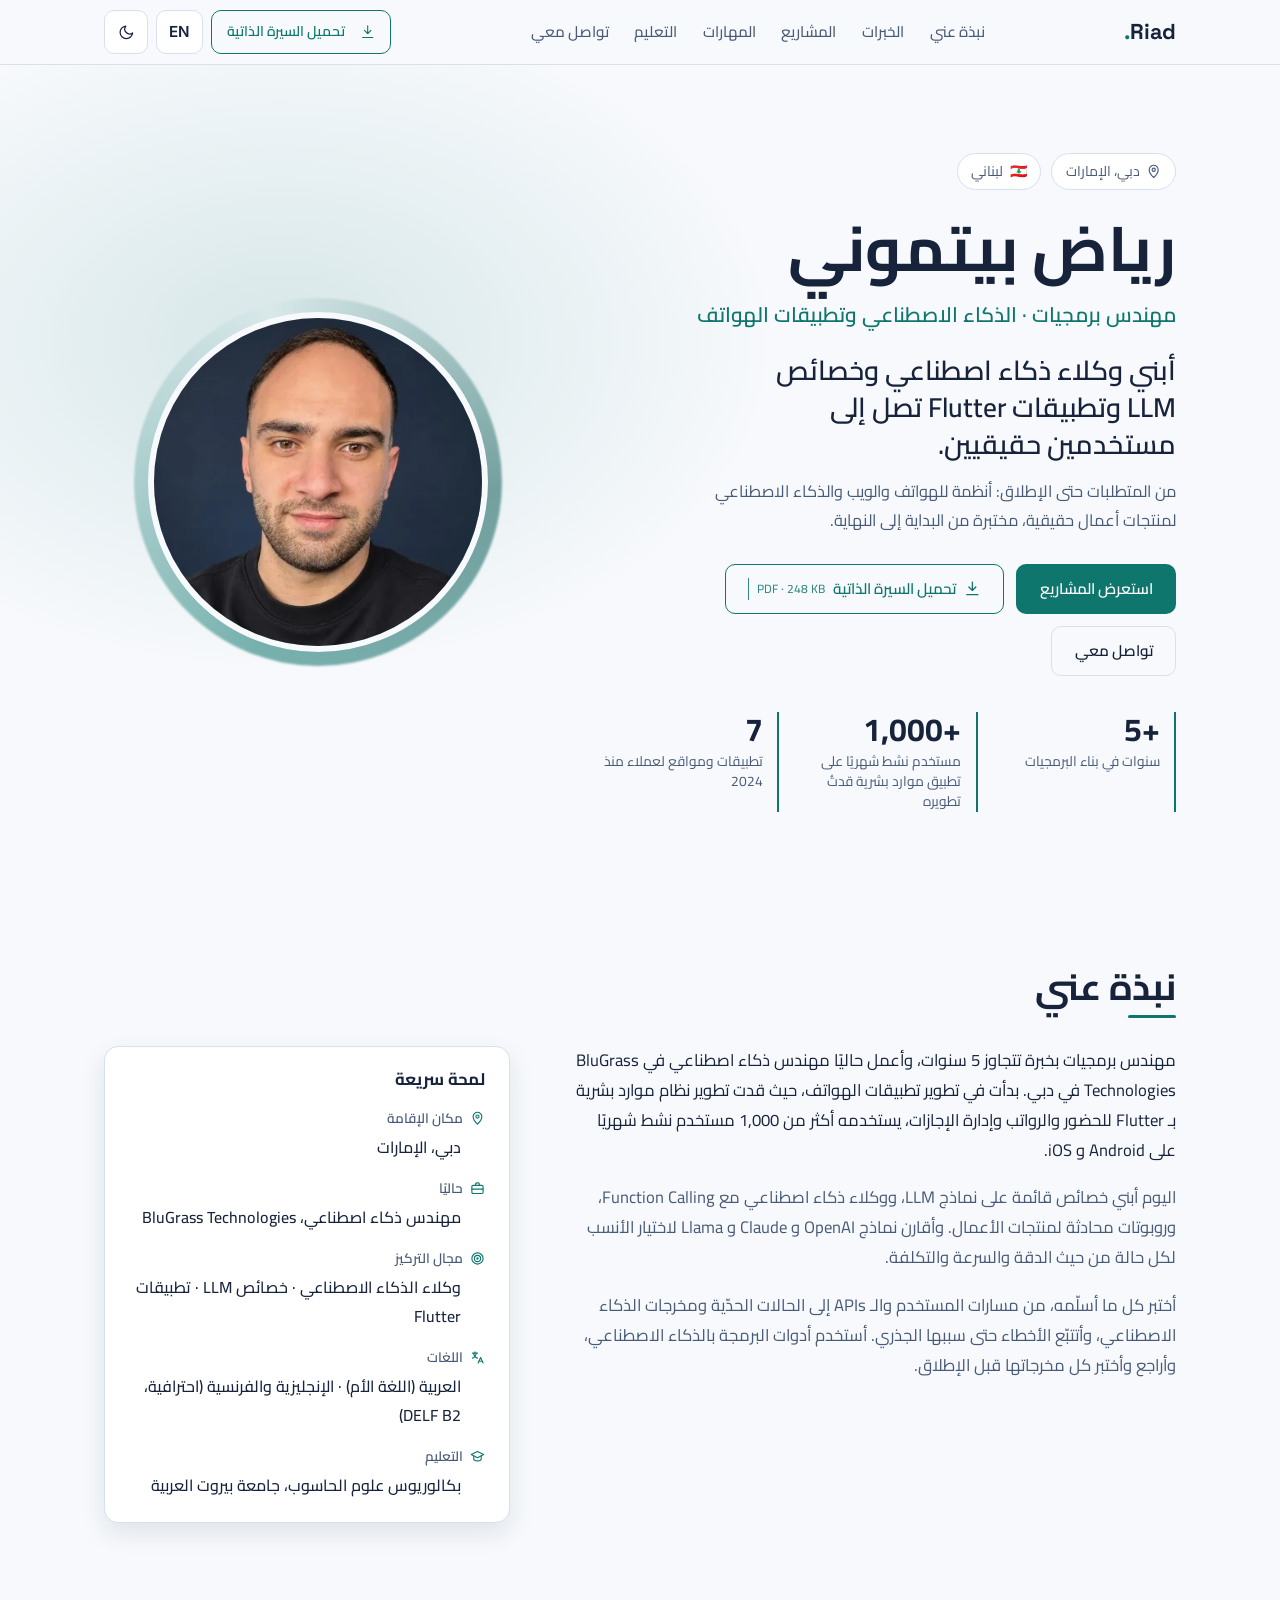
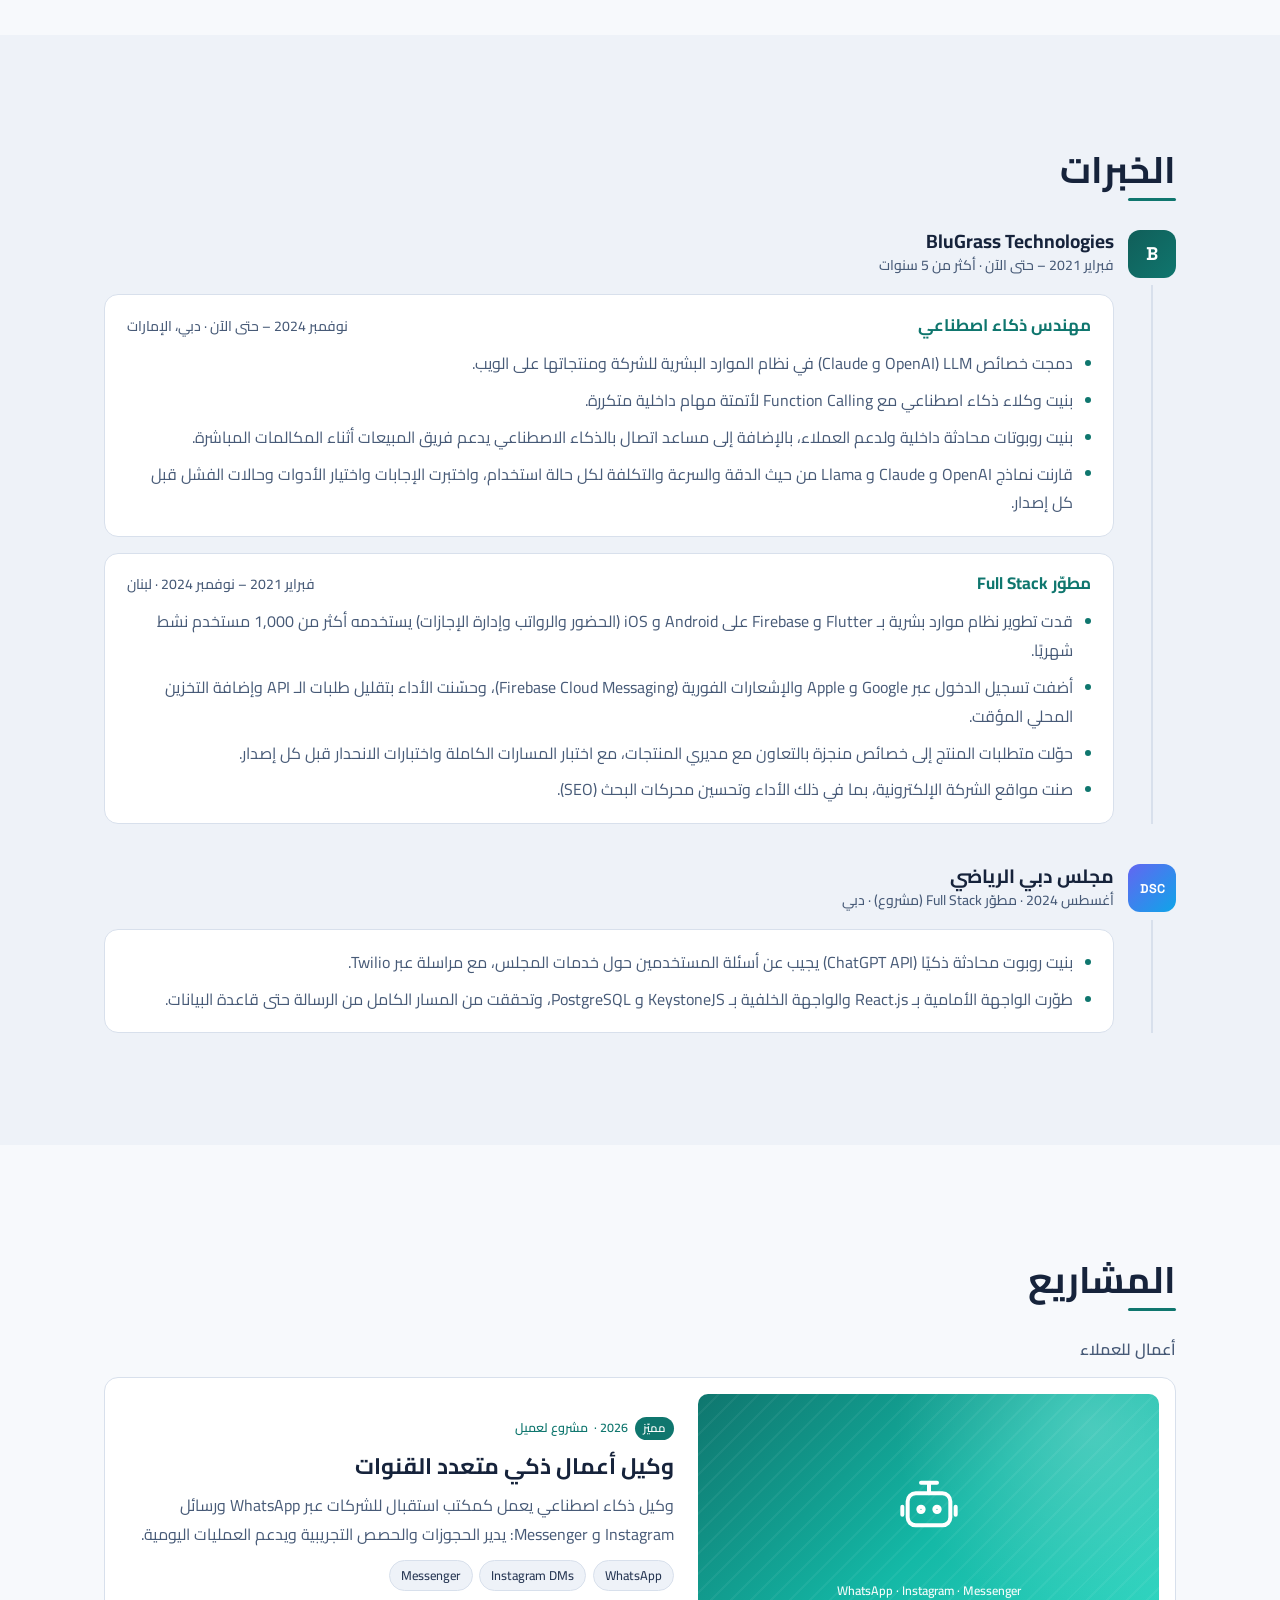
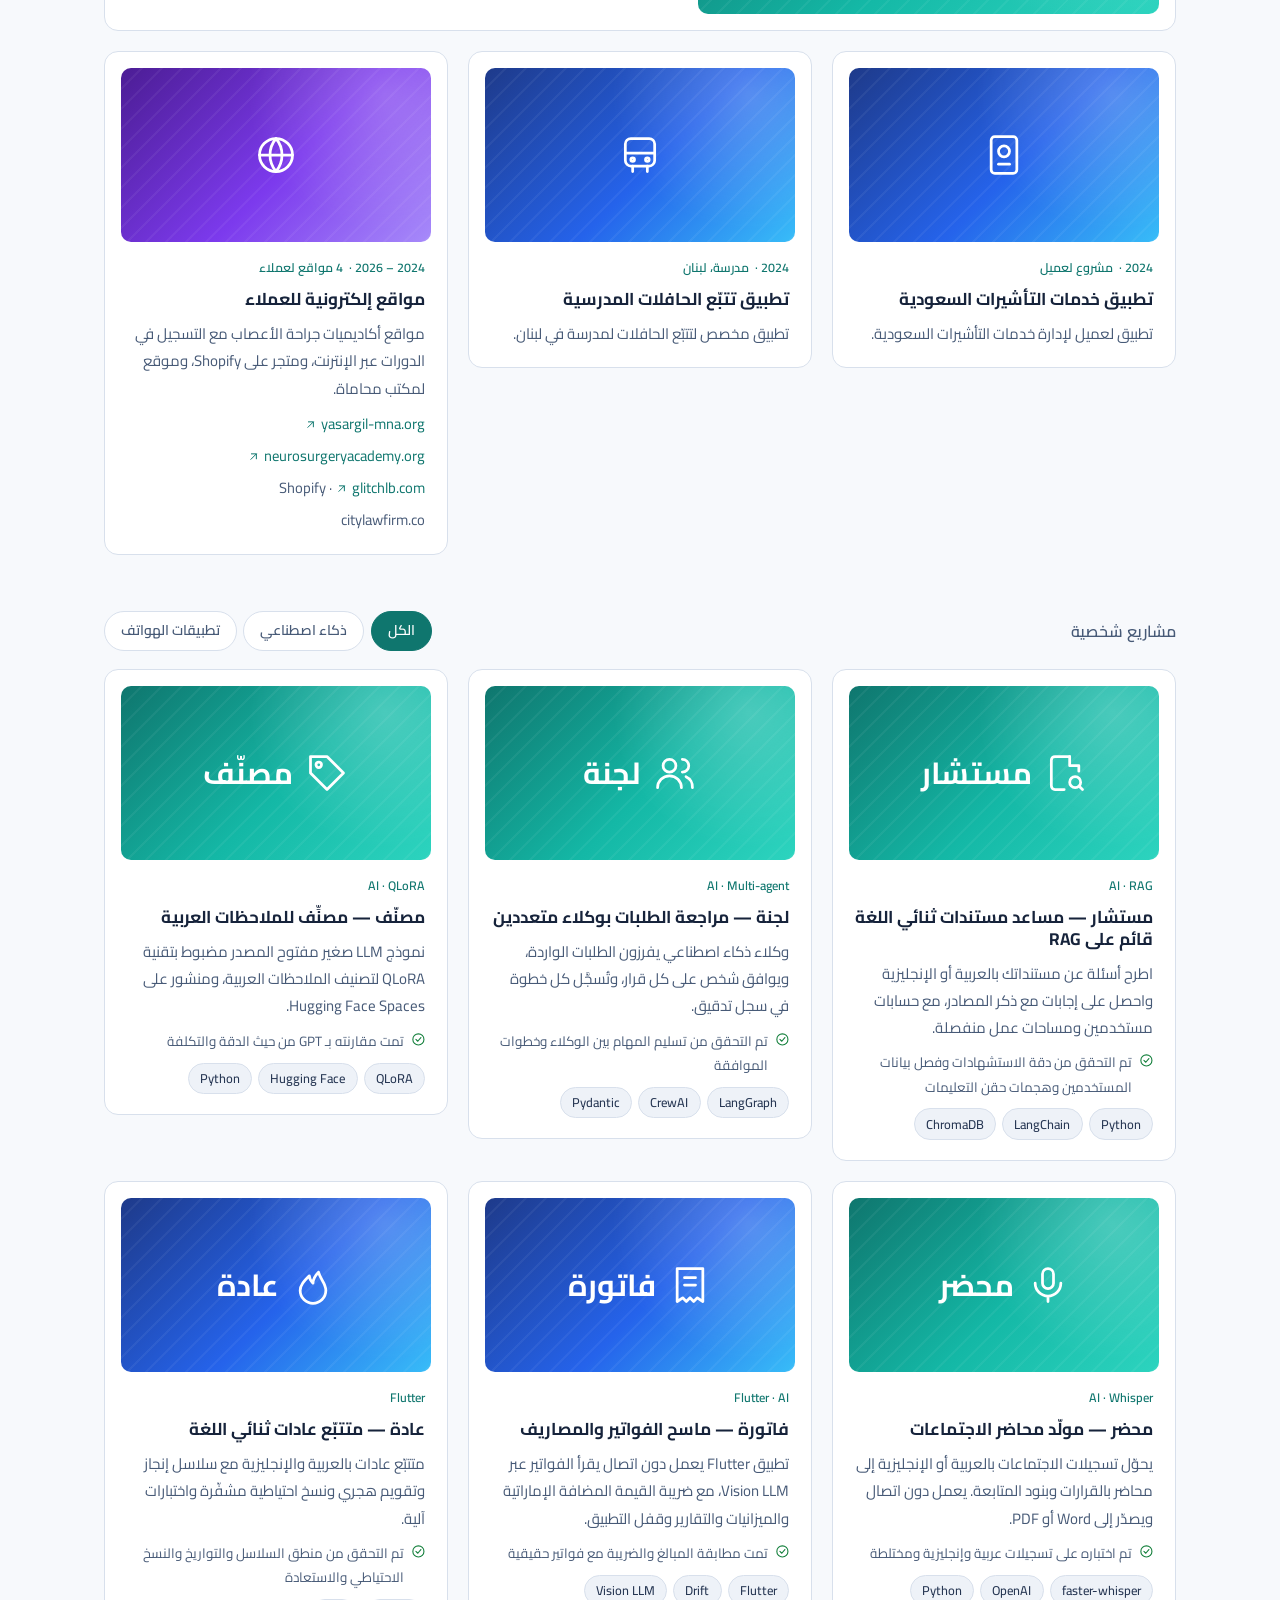
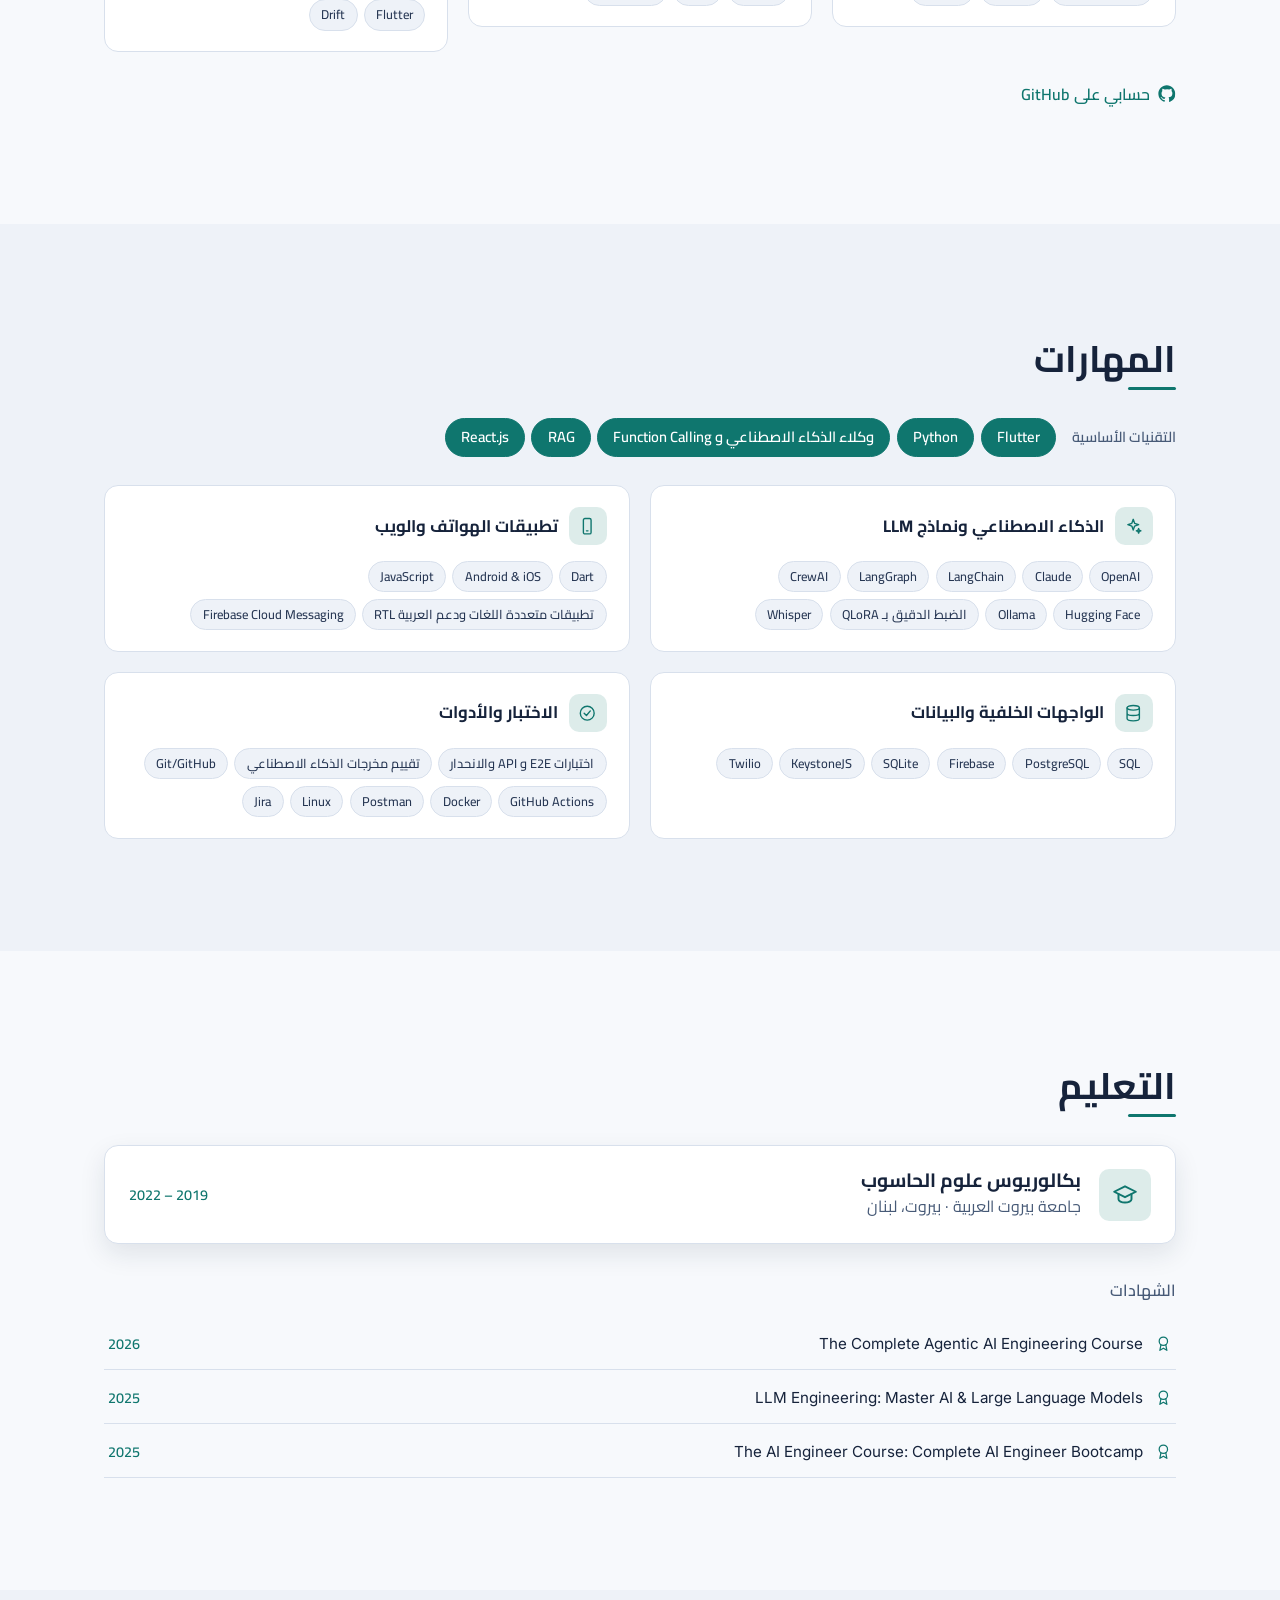
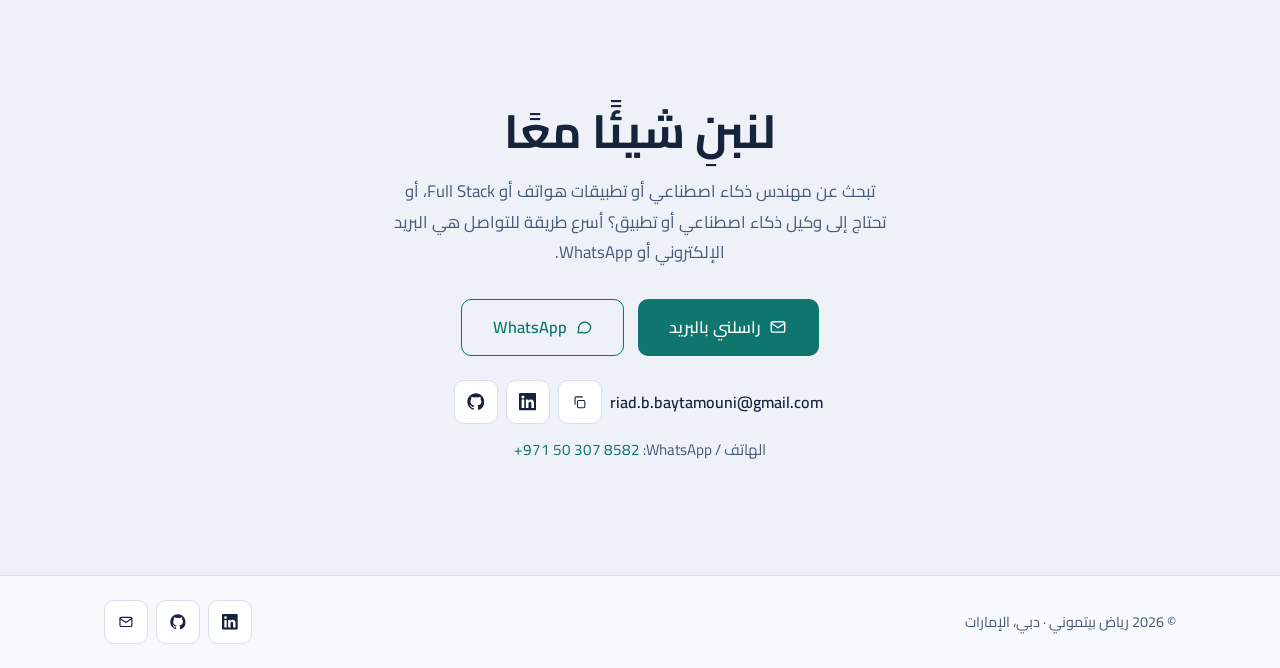
==== ar/index.html @ e71514d4 "Redesign portfolio per audit brief Two-column hero with photo, featured client project, branded proj" ====
<!DOCTYPE html>
<!-- GENERATED by tools/build-ar.mjs from index.html. Don't edit by hand. -->
<html lang="ar" dir="rtl">
<head>
  <meta charset="UTF-8">
  <meta name="viewport" content="width=device-width, initial-scale=1">
  <title data-i18n="meta.title">رياض بيتموني — مهندس برمجيات · الذكاء الاصطناعي وتطبيقات الهواتف | دبي</title>
  <meta name="description" data-i18n-content="meta.desc" content="رياض بيتموني، مهندس برمجيات (الذكاء الاصطناعي وتطبيقات الهواتف) في دبي. أكثر من 5 سنوات في بناء وكلاء الذكاء الاصطناعي وخصائص LLM وروبوتات المحادثة وتطبيقات Flutter. قاد تطوير تطبيق موارد بشرية يستخدمه أكثر من 1,000 مستخدم نشط شهريًا.">
  <meta name="theme-color" content="#0b1220">
  <link rel="canonical" href="https://riadbaytamouni.github.io/ar/">
  <link rel="alternate" hreflang="en" href="https://riadbaytamouni.github.io/">
  <link rel="alternate" hreflang="ar" href="https://riadbaytamouni.github.io/ar/">
  <link rel="alternate" hreflang="x-default" href="https://riadbaytamouni.github.io/">
  <meta property="og:type" content="profile">
  <meta property="og:locale" content="ar_AE">
  <meta property="og:locale:alternate" content="en_US">
  <meta property="og:site_name" content="Riad Baytamouni">
  <meta property="og:title" data-i18n-content="meta.ogTitle" content="رياض بيتموني — مهندس برمجيات · الذكاء الاصطناعي وتطبيقات الهواتف">
  <meta property="og:description" data-i18n-content="meta.ogDesc" content="أبني وكلاء ذكاء اصطناعي وخصائص LLM وتطبيقات Flutter تصل إلى مستخدمين حقيقيين. مقيم في دبي.">
  <meta property="og:url" content="https://riadbaytamouni.github.io/ar/">
  <meta property="og:image" content="https://riadbaytamouni.github.io/og.png">
  <meta property="og:image:width" content="1200">
  <meta property="og:image:height" content="630">
  <meta property="og:image:alt" content="Riad Baytamouni — Software Engineer, AI &amp; Mobile Apps">
  <meta name="twitter:card" content="summary_large_image">
  <meta name="twitter:image" content="https://riadbaytamouni.github.io/og.png">
  <link rel="icon" href="../favicon.svg" type="image/svg+xml">
  <link rel="apple-touch-icon" href="../apple-touch-icon.png">
  <link rel="manifest" href="../site.webmanifest">
  <link rel="preconnect" href="https://fonts.googleapis.com">
  <link rel="preconnect" href="https://fonts.gstatic.com" crossorigin>
  <link href="https://fonts.googleapis.com/css2?family=Space+Grotesk:wght@500;600;700&family=Inter:wght@400;500;600&family=Cairo:wght@400;600;700&display=swap" rel="stylesheet">
  <link rel="stylesheet" href="../style.css">
  <script>
    // Runs before paint: turn on animations only when JS works, and apply the saved/system theme without a flash.
    (function () {
      var d = document.documentElement, t = null;
      d.classList.add("js");
      try { t = localStorage.getItem("theme"); } catch (e) {}
      if (t !== "light" && t !== "dark") t = matchMedia("(prefers-color-scheme: light)").matches ? "light" : "dark";
      d.dataset.theme = t;
    })();
  </script>
  <script type="application/ld+json">
  {
    "@context": "https://schema.org",
    "@type": "Person",
    "name": "Riad Bilal Baytamouni",
    "alternateName": ["Riad Baytamouni", "رياض بيتموني"],
    "jobTitle": "Software Engineer — AI & Mobile Apps",
    "worksFor": { "@type": "Organization", "name": "BluGrass Technologies" },
    "address": { "@type": "PostalAddress", "addressLocality": "Dubai", "addressCountry": "AE" },
    "email": "mailto:riad.b.baytamouni@gmail.com",
    "telephone": "+971503078582",
    "nationality": "Lebanese",
    "knowsLanguage": ["ar", "en", "fr"],
    "knowsAbout": ["Flutter", "Python", "AI agents", "LLM integration", "RAG", "React.js", "Software testing"],
    "url": "https://riadbaytamouni.github.io/",
    "image": "https://riadbaytamouni.github.io/profile.jpg",
    "sameAs": [
      "https://www.linkedin.com/in/riad-baytamouni",
      "https://github.com/riadbaytamouni"
    ],
    "alumniOf": { "@type": "CollegeOrUniversity", "name": "Beirut Arab University" }
  }
  </script>
</head>
<body>

<!-- Icon sprite -->
<svg xmlns="http://www.w3.org/2000/svg" style="display:none">
  <symbol id="i-sun" viewBox="0 0 24 24"><circle cx="12" cy="12" r="4"/><path d="M12 2v2m0 16v2M4.9 4.9l1.4 1.4m11.4 11.4 1.4 1.4M2 12h2m16 0h2M4.9 19.1l1.4-1.4m11.4-11.4 1.4-1.4"/></symbol>
  <symbol id="i-moon" viewBox="0 0 24 24"><path d="M21 12.8A9 9 0 1 1 11.2 3a7 7 0 0 0 9.8 9.8Z"/></symbol>
  <symbol id="i-menu" viewBox="0 0 24 24"><path d="M4 6h16M4 12h16M4 18h16"/></symbol>
  <symbol id="i-close" viewBox="0 0 24 24"><path d="M6 6l12 12M18 6 6 18"/></symbol>
  <symbol id="i-download" viewBox="0 0 24 24"><path d="M12 3v12m0 0-5-5m5 5 5-5M4 21h16"/></symbol>
  <symbol id="i-pin" viewBox="0 0 24 24"><path d="M12 21s7-6.2 7-12a7 7 0 0 0-14 0c0 5.8 7 12 7 12Z"/><circle cx="12" cy="9" r="2.5"/></symbol>
  <symbol id="i-briefcase" viewBox="0 0 24 24"><rect x="3" y="7" width="18" height="13" rx="2"/><path d="M9 7V5a2 2 0 0 1 2-2h2a2 2 0 0 1 2 2v2M3 13h18"/></symbol>
  <symbol id="i-target" viewBox="0 0 24 24"><circle cx="12" cy="12" r="9"/><circle cx="12" cy="12" r="5"/><circle cx="12" cy="12" r="1"/></symbol>
  <symbol id="i-lang" viewBox="0 0 24 24"><path d="M4 5h8M8 3v2M6 5c0 4 3 7 6 8M10 5c0 3-3 7-6 8M13 21l4-9 4 9M14.5 18h5"/></symbol>
  <symbol id="i-cap" viewBox="0 0 24 24"><path d="m2 9 10-5 10 5-10 5Z"/><path d="M6 11v5c0 1.5 2.7 3 6 3s6-1.5 6-3v-5"/></symbol>
  <symbol id="i-award" viewBox="0 0 24 24"><circle cx="12" cy="9" r="6"/><path d="m8.5 14-1.5 8 5-3 5 3-1.5-8"/></symbol>
  <symbol id="i-bot" viewBox="0 0 24 24"><rect x="4" y="8" width="16" height="12" rx="3"/><path d="M12 8V4M9 4h6M2 13v3M22 13v3"/><circle cx="9" cy="14" r="1"/><circle cx="15" cy="14" r="1"/></symbol>
  <symbol id="i-passport" viewBox="0 0 24 24"><rect x="5" y="2" width="14" height="20" rx="2"/><circle cx="12" cy="10" r="3"/><path d="M9 17h6"/></symbol>
  <symbol id="i-bus" viewBox="0 0 24 24"><rect x="4" y="3" width="16" height="15" rx="3"/><path d="M4 11h16M8 18v3M16 18v3"/><circle cx="8" cy="14.5" r="1"/><circle cx="16" cy="14.5" r="1"/></symbol>
  <symbol id="i-globe" viewBox="0 0 24 24"><circle cx="12" cy="12" r="9"/><path d="M3 12h18M12 3a14 14 0 0 1 0 18M12 3a14 14 0 0 0 0 18"/></symbol>
  <symbol id="i-search-doc" viewBox="0 0 24 24"><path d="M14 3H6a2 2 0 0 0-2 2v14a2 2 0 0 0 2 2h5"/><path d="M14 3v5h5M19 8v3"/><circle cx="17" cy="17" r="3"/><path d="m21 21-1.8-1.8"/></symbol>
  <symbol id="i-users" viewBox="0 0 24 24"><circle cx="9" cy="8" r="3.5"/><path d="M2.5 20a6.5 6.5 0 0 1 13 0M16 4.5a3.5 3.5 0 0 1 0 7M18 14a6 6 0 0 1 3.5 6"/></symbol>
  <symbol id="i-tag" viewBox="0 0 24 24"><path d="M3 12V3h9l9 9-9 9Z"/><circle cx="7.5" cy="7.5" r="1.5"/></symbol>
  <symbol id="i-mic" viewBox="0 0 24 24"><rect x="9" y="3" width="6" height="11" rx="3"/><path d="M5 11a7 7 0 0 0 14 0M12 18v3"/></symbol>
  <symbol id="i-receipt" viewBox="0 0 24 24"><path d="M5 3h14v18l-3-2-2 2-2-2-2 2-2-2-3 2Z"/><path d="M9 8h6M9 12h6"/></symbol>
  <symbol id="i-flame" viewBox="0 0 24 24"><path d="M12 22a7 7 0 0 0 7-7c0-4-3-6-4-10-2 2-3 4-3 6-1-1-2-2-2-4-3 3-5 5-5 8a7 7 0 0 0 7 7Z"/></symbol>
  <symbol id="i-sparkle" viewBox="0 0 24 24"><path d="M12 3l1.8 5.2L19 10l-5.2 1.8L12 17l-1.8-5.2L5 10l5.2-1.8Z"/><path d="M19 15l.8 2.2L22 18l-2.2.8L19 21l-.8-2.2L16 18l2.2-.8Z"/></symbol>
  <symbol id="i-phone" viewBox="0 0 24 24"><rect x="7" y="2" width="10" height="20" rx="2"/><path d="M11 18h2"/></symbol>
  <symbol id="i-db" viewBox="0 0 24 24"><ellipse cx="12" cy="5" rx="8" ry="3"/><path d="M4 5v14c0 1.7 3.6 3 8 3s8-1.3 8-3V5M4 12c0 1.7 3.6 3 8 3s8-1.3 8-3"/></symbol>
  <symbol id="i-check" viewBox="0 0 24 24"><circle cx="12" cy="12" r="9"/><path d="m8 12 3 3 5-6"/></symbol>
  <symbol id="i-mail" viewBox="0 0 24 24"><rect x="3" y="5" width="18" height="14" rx="2"/><path d="m3 7 9 6 9-6"/></symbol>
  <symbol id="i-chat" viewBox="0 0 24 24"><path d="M21 12a8 8 0 0 1-11.6 7.1L4 20l1-4.6A8 8 0 1 1 21 12Z"/></symbol>
  <symbol id="i-copy" viewBox="0 0 24 24"><rect x="9" y="9" width="12" height="12" rx="2"/><path d="M5 15V5a2 2 0 0 1 2-2h10"/></symbol>
  <symbol id="i-ext" viewBox="0 0 24 24"><path d="M7 17 17 7M8 7h9v9"/></symbol>
  <symbol id="i-github" viewBox="0 0 24 24"><path fill="currentColor" stroke="none" d="M12 .5C5.7.5.5 5.7.5 12c0 5.1 3.3 9.4 7.9 10.9.6.1.8-.3.8-.6v-2c-3.2.7-3.9-1.5-3.9-1.5-.5-1.3-1.3-1.7-1.3-1.7-1-.7.1-.7.1-.7 1.2.1 1.8 1.2 1.8 1.2 1 1.8 2.8 1.3 3.5 1 .1-.8.4-1.3.7-1.6-2.6-.3-5.3-1.3-5.3-5.7 0-1.3.5-2.3 1.2-3.1-.1-.3-.5-1.5.1-3.2 0 0 1-.3 3.3 1.2a11.5 11.5 0 0 1 6 0C17.3 4.7 18.3 5 18.3 5c.6 1.7.2 2.9.1 3.2.8.8 1.2 1.8 1.2 3.1 0 4.4-2.7 5.4-5.3 5.7.4.4.8 1.1.8 2.2v3.3c0 .3.2.7.8.6A11.5 11.5 0 0 0 23.5 12C23.5 5.7 18.3.5 12 .5Z"/></symbol>
  <symbol id="i-linkedin" viewBox="0 0 24 24"><path fill="currentColor" stroke="none" d="M20.45 20.45h-3.56v-5.57c0-1.33-.02-3.04-1.85-3.04-1.85 0-2.14 1.45-2.14 2.94v5.67H9.35V9h3.41v1.56h.05c.48-.9 1.64-1.85 3.37-1.85 3.6 0 4.27 2.37 4.27 5.46v6.28ZM5.34 7.43a2.06 2.06 0 1 1 0-4.13 2.06 2.06 0 0 1 0 4.13ZM7.12 20.45H3.56V9h3.56v11.45ZM22.22 0H1.77C.79 0 0 .77 0 1.73v20.54C0 23.23.79 24 1.77 24h20.45c.98 0 1.78-.77 1.78-1.73V1.73C24 .77 23.2 0 22.22 0Z"/></symbol>
</svg>

<a href="#main" class="skip-link" data-i18n="nav.skip">تخطَّ إلى المحتوى</a>

<header class="navbar" id="navbar">
  <nav class="nav-inner container" aria-label="القائمة الرئيسية" data-i18n-aria="nav.label">
    <!-- The brand mark stays "Riad." in Latin in both languages on purpose: it's the logo. -->
    <a href="#hero" class="brand" aria-label="رياض بيتموني، العودة إلى الأعلى" data-i18n-aria="nav.home">Riad<span class="accent">.</span></a>
    <ul class="nav-links" id="navLinks">
      <li><a href="#about" data-i18n="nav.about">نبذة عني</a></li>
      <li><a href="#experience" data-i18n="nav.experience">الخبرات</a></li>
      <li><a href="#projects" data-i18n="nav.projects">المشاريع</a></li>
      <li><a href="#skills" data-i18n="nav.skills">المهارات</a></li>
      <li><a href="#education" data-i18n="nav.education">التعليم</a></li>
      <li><a href="#contact" data-i18n="nav.contact">تواصل معي</a></li>
      <li class="nav-cv-mobile"><a href="../cv.pdf" download="Riad_Baytamouni_CV.pdf" data-i18n="nav.cv">تحميل السيرة الذاتية</a></li>
    </ul>
    <div class="nav-actions">
      <a href="../cv.pdf" download="Riad_Baytamouni_CV.pdf" class="btn btn-sm btn-outline nav-cv"><svg class="icon" aria-hidden="true"><use href="#i-download"/></svg><span data-i18n="nav.cv">تحميل السيرة الذاتية</span></a>
      <a id="langToggle" class="toggle-btn lang-btn" href="../" hreflang="en" lang="en" aria-label="English version">EN</a>
      <button id="themeToggle" class="toggle-btn icon-btn" type="button" aria-label="Switch to light mode">
        <svg class="icon icon-sun" aria-hidden="true"><use href="#i-sun"/></svg>
        <svg class="icon icon-moon" aria-hidden="true"><use href="#i-moon"/></svg>
      </button>
      <button id="menuToggle" class="toggle-btn icon-btn menu-btn" type="button" aria-label="فتح القائمة" aria-expanded="false" aria-controls="navLinks" data-i18n-aria="nav.menu">
        <svg class="icon icon-open" aria-hidden="true"><use href="#i-menu"/></svg>
        <svg class="icon icon-close" aria-hidden="true"><use href="#i-close"/></svg>
      </button>
    </div>
  </nav>
</header>

<main id="main">
  <!-- HERO -->
  <section id="hero" class="hero">
    <div class="container hero-grid">
      <div class="hero-text">
        <p class="hero-badges">
          <span class="badge"><svg class="icon" aria-hidden="true"><use href="#i-pin"/></svg><span data-i18n="hero.location">دبي، الإمارات</span></span>
          <span class="badge">🇱🇧 <span data-i18n="hero.nationality">لبناني</span></span>
          <!-- TODO(Riad): show "Open to work"? Remove the `hidden` attribute below to turn it on. -->
          <span class="badge badge-open" hidden><span class="pulse" aria-hidden="true"></span><span data-i18n="hero.open">متاح لفرص عمل</span></span>
        </p>
        <h1 data-i18n="hero.name">رياض بيتموني</h1>
        <p class="hero-title" data-i18n="hero.title">مهندس برمجيات · الذكاء الاصطناعي وتطبيقات الهواتف</p>
        <p class="hero-lead" data-i18n="hero.lead">أبني وكلاء ذكاء اصطناعي وخصائص LLM وتطبيقات Flutter تصل إلى مستخدمين حقيقيين.</p>
        <p class="hero-sub" data-i18n="hero.sub">من المتطلبات حتى الإطلاق: أنظمة للهواتف والويب والذكاء الاصطناعي لمنتجات أعمال حقيقية، مختبرة من البداية إلى النهاية.</p>
        <div class="hero-cta">
          <a href="#projects" class="btn btn-primary" data-i18n="hero.viewProjects">استعرض المشاريع</a>
          <a href="../cv.pdf" class="btn btn-outline" download="Riad_Baytamouni_CV.pdf"><svg class="icon" aria-hidden="true"><use href="#i-download"/></svg><span data-i18n="hero.downloadCV">تحميل السيرة الذاتية</span><span class="btn-hint" dir="ltr" data-i18n="hero.cvHint">PDF · 248 KB</span></a>
          <a href="#contact" class="btn btn-ghost" data-i18n="hero.contact">تواصل معي</a>
        </div>
        <!-- TODO(Riad): swap/add stats with confirmed numbers (agents/chatbots shipped to production, hours saved…). -->
        <dl class="stats">
          <div class="stat"><dt><span dir="ltr">5+</span></dt><dd data-i18n="stats.years">سنوات في بناء البرمجيات</dd></div>
          <div class="stat"><dt><span dir="ltr">1,000+</span></dt><dd data-i18n="stats.mau">مستخدم نشط شهريًا على تطبيق موارد بشرية قدتُ تطويره</dd></div>
          <div class="stat"><dt><span dir="ltr">7</span></dt><dd data-i18n="stats.clients">تطبيقات ومواقع لعملاء منذ 2024</dd></div>
        </dl>
      </div>
      <div class="hero-photo">
        <picture>
          <source srcset="../profile.webp" type="image/webp">
          <img src="../profile.jpg" alt="صورة رياض بيتموني" data-i18n-alt="hero.photoAlt" width="400" height="400" fetchpriority="high">
        </picture>
      </div>
    </div>
  </section>

  <!-- ABOUT -->
  <section id="about" class="section">
    <div class="container">
      <h2 class="section-title reveal" data-i18n="about.title">نبذة عني</h2>
      <div class="about-grid">
        <div class="about-text reveal">
          <p data-i18n="about.p1">مهندس برمجيات بخبرة تتجاوز 5 سنوات، وأعمل حاليًا مهندس ذكاء اصطناعي في BluGrass Technologies في دبي. بدأت في تطوير تطبيقات الهواتف، حيث قدت تطوير نظام موارد بشرية بـ Flutter للحضور والرواتب وإدارة الإجازات، يستخدمه أكثر من 1,000 مستخدم نشط شهريًا على Android و iOS.</p>
          <p data-i18n="about.p2">اليوم أبني خصائص قائمة على نماذج LLM، ووكلاء ذكاء اصطناعي مع Function Calling، وروبوتات محادثة لمنتجات الأعمال. وأقارن نماذج OpenAI و Claude و Llama لاختيار الأنسب لكل حالة من حيث الدقة والسرعة والتكلفة.</p>
          <p data-i18n="about.p3">أختبر كل ما أسلّمه، من مسارات المستخدم والـ APIs إلى الحالات الحدّية ومخرجات الذكاء الاصطناعي، وأتتبّع الأخطاء حتى سببها الجذري. أستخدم أدوات البرمجة بالذكاء الاصطناعي، وأراجع وأختبر كل مخرجاتها قبل الإطلاق.</p>
        </div>
        <aside class="glance reveal" aria-labelledby="glanceTitle">
          <h3 id="glanceTitle" data-i18n="glance.title">لمحة سريعة</h3>
          <dl>
            <div><dt><svg class="icon" aria-hidden="true"><use href="#i-pin"/></svg><span data-i18n="glance.based">مكان الإقامة</span></dt><dd data-i18n="glance.basedV">دبي، الإمارات</dd></div>
            <div><dt><svg class="icon" aria-hidden="true"><use href="#i-briefcase"/></svg><span data-i18n="glance.now">حاليًا</span></dt><dd data-i18n="glance.nowV">مهندس ذكاء اصطناعي، BluGrass Technologies</dd></div>
            <div><dt><svg class="icon" aria-hidden="true"><use href="#i-target"/></svg><span data-i18n="glance.focus">مجال التركيز</span></dt><dd data-i18n="glance.focusV">وكلاء الذكاء الاصطناعي · خصائص LLM · تطبيقات Flutter</dd></div>
            <div><dt><svg class="icon" aria-hidden="true"><use href="#i-lang"/></svg><span data-i18n="glance.langs">اللغات</span></dt><dd data-i18n="glance.langsV">العربية (اللغة الأم) · الإنجليزية والفرنسية (احترافية، DELF B2)</dd></div>
            <div><dt><svg class="icon" aria-hidden="true"><use href="#i-cap"/></svg><span data-i18n="glance.edu">التعليم</span></dt><dd data-i18n="glance.eduV">بكالوريوس علوم الحاسوب، جامعة بيروت العربية</dd></div>
          </dl>
        </aside>
      </div>
    </div>
  </section>

  <!-- EXPERIENCE -->
  <section id="experience" class="section section-alt">
    <div class="container">
      <h2 class="section-title reveal" data-i18n="exp.title">الخبرات</h2>
      <!-- TODO(Riad): add confirmed numbers to bullets (workflows automated, hours saved, chatbot volume, % resolved, cost cut, % fewer API calls). -->
      <div class="timeline">
        <article class="timeline-item reveal">
          <div class="company">
            <span class="avatar" aria-hidden="true">B</span>
            <div>
              <h3>BluGrass Technologies</h3>
              <p class="timeline-date" data-i18n="exp.blugrass.date">فبراير 2021 – حتى الآن · أكثر من 5 سنوات</p>
            </div>
          </div>
          <div class="role">
            <div class="role-head">
              <h4 data-i18n="exp.ai.role">مهندس ذكاء اصطناعي</h4>
              <p class="role-date" data-i18n="exp.ai.date">نوفمبر 2024 – حتى الآن · دبي، الإمارات</p>
            </div>
            <ul class="bullets">
              <li data-i18n="exp.ai.1">دمجت خصائص LLM (OpenAI و Claude) في نظام الموارد البشرية للشركة ومنتجاتها على الويب.</li>
              <li data-i18n="exp.ai.2">بنيت وكلاء ذكاء اصطناعي مع Function Calling لأتمتة مهام داخلية متكررة.</li>
              <li data-i18n="exp.ai.3">بنيت روبوتات محادثة داخلية ولدعم العملاء، بالإضافة إلى مساعد اتصال بالذكاء الاصطناعي يدعم فريق المبيعات أثناء المكالمات المباشرة.</li>
              <li data-i18n="exp.ai.4">قارنت نماذج OpenAI و Claude و Llama من حيث الدقة والسرعة والتكلفة لكل حالة استخدام، واختبرت الإجابات واختيار الأدوات وحالات الفشل قبل كل إصدار.</li>
            </ul>
          </div>
          <div class="role">
            <div class="role-head">
              <h4 data-i18n="exp.fs.role">مطوّر Full Stack</h4>
              <p class="role-date" data-i18n="exp.fs.date">فبراير 2021 – نوفمبر 2024 · لبنان</p>
            </div>
            <ul class="bullets">
              <li data-i18n="exp.fs.1">قدت تطوير نظام موارد بشرية بـ Flutter و Firebase على Android و iOS (الحضور والرواتب وإدارة الإجازات) يستخدمه أكثر من 1,000 مستخدم نشط شهريًا.</li>
              <li data-i18n="exp.fs.2">أضفت تسجيل الدخول عبر Google و Apple والإشعارات الفورية (Firebase Cloud Messaging)، وحسّنت الأداء بتقليل طلبات الـ API وإضافة التخزين المحلي المؤقت.</li>
              <li data-i18n="exp.fs.3">حوّلت متطلبات المنتج إلى خصائص منجزة بالتعاون مع مديري المنتجات، مع اختبار المسارات الكاملة واختبارات الانحدار قبل كل إصدار.</li>
              <li data-i18n="exp.fs.4">صنت مواقع الشركة الإلكترونية، بما في ذلك الأداء وتحسين محركات البحث (SEO).</li>
            </ul>
          </div>
        </article>
        <article class="timeline-item reveal">
          <div class="company">
            <span class="avatar avatar-alt" aria-hidden="true">DSC</span>
            <div>
              <h3 data-i18n="exp.dsc.company">مجلس دبي الرياضي</h3>
              <p class="timeline-date" data-i18n="exp.dsc.date">أغسطس 2024 · مطوّر Full Stack (مشروع) · دبي</p>
            </div>
          </div>
          <div class="role">
            <ul class="bullets">
              <li data-i18n="exp.dsc.1">بنيت روبوت محادثة ذكيًا (ChatGPT API) يجيب عن أسئلة المستخدمين حول خدمات المجلس، مع مراسلة عبر Twilio.</li>
              <li data-i18n="exp.dsc.2">طوّرت الواجهة الأمامية بـ React.js والواجهة الخلفية بـ KeystoneJS و PostgreSQL، وتحققت من المسار الكامل من الرسالة حتى قاعدة البيانات.</li>
            </ul>
          </div>
        </article>
      </div>
    </div>
  </section>

  <!-- PROJECTS -->
  <section id="projects" class="section">
    <div class="container">
      <h2 class="section-title reveal" data-i18n="proj.title">المشاريع</h2>

      <h3 class="subsection-title reveal" data-i18n="proj.work">أعمال للعملاء</h3>
      <!-- TODO(Riad): real 16:9 screenshots can replace the branded .thumb placeholders. -->
      <div class="projects-grid work-grid">
        <!-- TODO(Riad): stack (LLM provider, framework, WhatsApp Cloud API?) and one result metric. -->
        <article class="card card-featured reveal">
          <div class="thumb thumb-ai" aria-hidden="true"><svg class="icon"><use href="#i-bot"/></svg><span class="thumb-label">WhatsApp · Instagram · Messenger</span></div>
          <div class="card-body">
            <p class="card-meta"><span class="pill-featured" data-i18n="proj.featured">مميّز</span> 2026 · <span data-i18n="proj.client">مشروع لعميل</span></p>
            <h4 data-i18n="work.1.name">وكيل أعمال ذكي متعدد القنوات</h4>
            <p data-i18n="work.1.desc">وكيل ذكاء اصطناعي يعمل كمكتب استقبال للشركات عبر WhatsApp ورسائل Instagram و Messenger: يدير الحجوزات والحصص التجريبية ويدعم العمليات اليومية.</p>
            <ul class="chips" aria-label="القنوات" data-i18n-aria="proj.channels"><li>WhatsApp</li><li>Instagram DMs</li><li>Messenger</li></ul>
          </div>
        </article>

        <!-- TODO(Riad): platform, stack, your role, client type, result. -->
        <article class="card reveal">
          <div class="thumb thumb-mobile" aria-hidden="true"><svg class="icon"><use href="#i-passport"/></svg></div>
          <p class="card-meta">2024 · <span data-i18n="proj.client">مشروع لعميل</span></p>
          <h4 data-i18n="work.2.name">تطبيق خدمات التأشيرات السعودية</h4>
          <p data-i18n="work.2.desc">تطبيق لعميل لإدارة خدمات التأشيرات السعودية.</p>
        </article>

        <!-- TODO(Riad): platform, stack, features (live GPS? parent notifications?), users. -->
        <article class="card reveal">
          <div class="thumb thumb-mobile" aria-hidden="true"><svg class="icon"><use href="#i-bus"/></svg></div>
          <p class="card-meta">2024 · <span data-i18n="proj.school">مدرسة، لبنان</span></p>
          <h4 data-i18n="work.3.name">تطبيق تتبّع الحافلات المدرسية</h4>
          <p data-i18n="work.3.desc">تطبيق مخصص لتتبّع الحافلات لمدرسة في لبنان.</p>
        </article>

        <article class="card reveal">
          <div class="thumb thumb-web" aria-hidden="true"><svg class="icon"><use href="#i-globe"/></svg></div>
          <p class="card-meta">2024 – 2026 · <span data-i18n="proj.4clients">4 مواقع لعملاء</span></p>
          <h4 data-i18n="work.4.name">مواقع إلكترونية للعملاء</h4>
          <p data-i18n="work.4.desc">مواقع أكاديميات جراحة الأعصاب مع التسجيل في الدورات عبر الإنترنت، ومتجر على Shopify، وموقع لمكتب محاماة.</p>
          <ul class="site-list">
            <li><a href="https://yasargil-mna.org" rel="noopener" target="_blank">yasargil-mna.org<svg class="icon" aria-hidden="true"><use href="#i-ext"/></svg><span class="sr-only" data-i18n="a11y.newTab">(يفتح في علامة تبويب جديدة)</span></a></li>
            <li><a href="https://neurosurgeryacademy.org" rel="noopener" target="_blank">neurosurgeryacademy.org<svg class="icon" aria-hidden="true"><use href="#i-ext"/></svg><span class="sr-only" data-i18n="a11y.newTab">(يفتح في علامة تبويب جديدة)</span></a></li>
            <li><a href="https://glitchlb.com" rel="noopener" target="_blank">glitchlb.com<svg class="icon" aria-hidden="true"><use href="#i-ext"/></svg><span class="sr-only" data-i18n="a11y.newTab">(يفتح في علامة تبويب جديدة)</span></a> <span class="muted">· Shopify</span></li>
            <!-- TODO(Riad): citylawfirm.co's SSL certificate expired (checked 20 Nov 2026). Link it once it's renewed. -->
            <li><span class="muted">citylawfirm.co</span></li>
          </ul>
        </article>
      </div>

      <div class="personal-head">
        <h3 class="subsection-title reveal" data-i18n="proj.personal">مشاريع شخصية</h3>
        <div class="filters reveal" role="group" aria-label="تصفية المشاريع" data-i18n-aria="filter.label">
          <button type="button" class="filter is-active" data-filter="all" aria-pressed="true" data-i18n="filter.all">الكل</button>
          <button type="button" class="filter" data-filter="ai" aria-pressed="false" data-i18n="filter.ai">ذكاء اصطناعي</button>
          <button type="button" class="filter" data-filter="mobile" aria-pressed="false" data-i18n="filter.mobile">تطبيقات الهواتف</button>
        </div>
      </div>
      <!-- TODO(Riad): GitHub / live demo / Hugging Face URL for each card (no public repos found on 20 Nov 2026). Add them as .card-links. -->
      <div class="projects-grid" id="personalGrid">
        <article class="card reveal" data-cat="ai">
          <div class="thumb thumb-ai" aria-hidden="true"><svg class="icon"><use href="#i-search-doc"/></svg><span class="thumb-word" lang="ar">مستشار</span></div>
          <p class="card-meta">AI · RAG</p>
          <h4 data-i18n="proj.1.name">مستشار — مساعد مستندات ثنائي اللغة قائم على RAG</h4>
          <p data-i18n="proj.1.desc">اطرح أسئلة عن مستنداتك بالعربية أو الإنجليزية واحصل على إجابات مع ذكر المصادر، مع حسابات مستخدمين ومساحات عمل منفصلة.</p>
          <p class="quality"><svg class="icon" aria-hidden="true"><use href="#i-check"/></svg><span data-i18n="proj.1.q">تم التحقق من دقة الاستشهادات وفصل بيانات المستخدمين وهجمات حقن التعليمات</span></p>
          <ul class="chips" aria-label="التقنيات" data-i18n-aria="proj.tech"><li>Python</li><li>LangChain</li><li>ChromaDB</li></ul>
        </article>

        <article class="card reveal" data-cat="ai">
          <div class="thumb thumb-ai" aria-hidden="true"><svg class="icon"><use href="#i-users"/></svg><span class="thumb-word" lang="ar">لجنة</span></div>
          <p class="card-meta">AI · Multi-agent</p>
          <h4 data-i18n="proj.4.name">لجنة — مراجعة الطلبات بوكلاء متعددين</h4>
          <p data-i18n="proj.4.desc">وكلاء ذكاء اصطناعي يفرزون الطلبات الواردة، ويوافق شخص على كل قرار، وتُسجَّل كل خطوة في سجل تدقيق.</p>
          <p class="quality"><svg class="icon" aria-hidden="true"><use href="#i-check"/></svg><span data-i18n="proj.4.q">تم التحقق من تسليم المهام بين الوكلاء وخطوات الموافقة</span></p>
          <ul class="chips" aria-label="التقنيات" data-i18n-aria="proj.tech"><li>LangGraph</li><li>CrewAI</li><li>Pydantic</li></ul>
        </article>

        <!-- TODO(Riad): benchmark result ("X% accuracy vs GPT at Y× lower cost") + Hugging Face Space URL. -->
        <article class="card reveal" data-cat="ai">
          <div class="thumb thumb-ai" aria-hidden="true"><svg class="icon"><use href="#i-tag"/></svg><span class="thumb-word" lang="ar">مصنّف</span></div>
          <p class="card-meta">AI · QLoRA</p>
          <h4 data-i18n="proj.3.name">مصنّف — مصنِّف للملاحظات العربية</h4>
          <p data-i18n="proj.3.desc">نموذج LLM صغير مفتوح المصدر مضبوط بتقنية QLoRA لتصنيف الملاحظات العربية، ومنشور على Hugging Face Spaces.</p>
          <p class="quality"><svg class="icon" aria-hidden="true"><use href="#i-check"/></svg><span data-i18n="proj.3.q">تمت مقارنته بـ GPT من حيث الدقة والتكلفة</span></p>
          <ul class="chips" aria-label="التقنيات" data-i18n-aria="proj.tech"><li>QLoRA</li><li>Hugging Face</li><li>Python</li></ul>
        </article>

        <article class="card reveal" data-cat="ai">
          <div class="thumb thumb-ai" aria-hidden="true"><svg class="icon"><use href="#i-mic"/></svg><span class="thumb-word" lang="ar">محضر</span></div>
          <p class="card-meta">AI · Whisper</p>
          <h4 data-i18n="proj.5.name">محضر — مولّد محاضر الاجتماعات</h4>
          <p data-i18n="proj.5.desc">يحوّل تسجيلات الاجتماعات بالعربية أو الإنجليزية إلى محاضر بالقرارات وبنود المتابعة. يعمل دون اتصال ويصدّر إلى Word أو PDF.</p>
          <p class="quality"><svg class="icon" aria-hidden="true"><use href="#i-check"/></svg><span data-i18n="proj.5.q">تم اختباره على تسجيلات عربية وإنجليزية ومختلطة</span></p>
          <ul class="chips" aria-label="التقنيات" data-i18n-aria="proj.tech"><li>faster-whisper</li><li>OpenAI</li><li>Python</li></ul>
        </article>

        <article class="card reveal" data-cat="mobile ai">
          <div class="thumb thumb-mobile" aria-hidden="true"><svg class="icon"><use href="#i-receipt"/></svg><span class="thumb-word" lang="ar">فاتورة</span></div>
          <p class="card-meta">Flutter · AI</p>
          <h4 data-i18n="proj.6.name">فاتورة — ماسح الفواتير والمصاريف</h4>
          <p data-i18n="proj.6.desc">تطبيق Flutter يعمل دون اتصال يقرأ الفواتير عبر Vision LLM، مع ضريبة القيمة المضافة الإماراتية والميزانيات والتقارير وقفل التطبيق.</p>
          <p class="quality"><svg class="icon" aria-hidden="true"><use href="#i-check"/></svg><span data-i18n="proj.6.q">تمت مطابقة المبالغ والضريبة مع فواتير حقيقية</span></p>
          <ul class="chips" aria-label="التقنيات" data-i18n-aria="proj.tech"><li>Flutter</li><li>Drift</li><li>Vision LLM</li></ul>
        </article>

        <article class="card reveal" data-cat="mobile">
          <div class="thumb thumb-mobile" aria-hidden="true"><svg class="icon"><use href="#i-flame"/></svg><span class="thumb-word" lang="ar">عادة</span></div>
          <p class="card-meta">Flutter</p>
          <h4 data-i18n="proj.7.name">عادة — متتبّع عادات ثنائي اللغة</h4>
          <p data-i18n="proj.7.desc">متتبّع عادات بالعربية والإنجليزية مع سلاسل إنجاز وتقويم هجري ونسخ احتياطية مشفّرة واختبارات آلية.</p>
          <p class="quality"><svg class="icon" aria-hidden="true"><use href="#i-check"/></svg><span data-i18n="proj.7.q">تم التحقق من منطق السلاسل والتواريخ والنسخ الاحتياطي والاستعادة</span></p>
          <ul class="chips" aria-label="التقنيات" data-i18n-aria="proj.tech"><li>Flutter</li><li>Drift</li></ul>
        </article>
      </div>
      <p class="more-link reveal"><a href="https://github.com/riadbaytamouni" rel="noopener" target="_blank"><svg class="icon" aria-hidden="true"><use href="#i-github"/></svg><span data-i18n="proj.more">حسابي على GitHub</span><span class="sr-only" data-i18n="a11y.newTab">(يفتح في علامة تبويب جديدة)</span></a></p>
    </div>
  </section>

  <!-- SKILLS -->
  <section id="skills" class="section section-alt">
    <div class="container">
      <h2 class="section-title reveal" data-i18n="skills.title">المهارات</h2>
      <div class="core reveal">
        <p class="core-label" data-i18n="skills.core">التقنيات الأساسية</p>
        <ul class="chips chips-core"><li>Flutter</li><li>Python</li><li data-i18n="skills.agents">وكلاء الذكاء الاصطناعي و Function Calling</li><li>RAG</li><li>React.js</li></ul>
      </div>
      <div class="skills-grid">
        <div class="skill-card reveal">
          <h3><span class="skill-icon" aria-hidden="true"><svg class="icon"><use href="#i-sparkle"/></svg></span><span data-i18n="skills.ai">الذكاء الاصطناعي ونماذج LLM</span></h3>
          <ul class="chips"><li>OpenAI</li><li>Claude</li><li>LangChain</li><li>LangGraph</li><li>CrewAI</li><li>Hugging Face</li><li>Ollama</li><li data-i18n="skills.ft">الضبط الدقيق بـ QLoRA</li><li>Whisper</li></ul>
        </div>
        <div class="skill-card reveal">
          <h3><span class="skill-icon" aria-hidden="true"><svg class="icon"><use href="#i-phone"/></svg></span><span data-i18n="skills.mobile">تطبيقات الهواتف والويب</span></h3>
          <ul class="chips"><li>Dart</li><li>Android &amp; iOS</li><li>JavaScript</li><li data-i18n="skills.rtl">تطبيقات متعددة اللغات ودعم العربية RTL</li><li>Firebase Cloud Messaging</li></ul>
        </div>
        <div class="skill-card reveal">
          <h3><span class="skill-icon" aria-hidden="true"><svg class="icon"><use href="#i-db"/></svg></span><span data-i18n="skills.backend">الواجهات الخلفية والبيانات</span></h3>
          <ul class="chips"><li>SQL</li><li>PostgreSQL</li><li>Firebase</li><li>SQLite</li><li>KeystoneJS</li><li>Twilio</li></ul>
        </div>
        <div class="skill-card reveal">
          <h3><span class="skill-icon" aria-hidden="true"><svg class="icon"><use href="#i-check"/></svg></span><span data-i18n="skills.tools">الاختبار والأدوات</span></h3>
          <ul class="chips"><li data-i18n="skills.t1">اختبارات E2E و API والانحدار</li><li data-i18n="skills.t2">تقييم مخرجات الذكاء الاصطناعي</li><li>Git/GitHub</li><li>GitHub Actions</li><li>Docker</li><li>Postman</li><li>Linux</li><li>Jira</li></ul>
        </div>
      </div>
    </div>
  </section>

  <!-- EDUCATION -->
  <section id="education" class="section">
    <div class="container">
      <h2 class="section-title reveal" data-i18n="edu.title">التعليم</h2>
      <div class="edu-card reveal">
        <span class="skill-icon edu-icon" aria-hidden="true"><svg class="icon"><use href="#i-cap"/></svg></span>
        <div>
          <h3 data-i18n="edu.bsc">بكالوريوس علوم الحاسوب</h3>
          <p class="edu-school" data-i18n="edu.school">جامعة بيروت العربية · بيروت، لبنان</p>
        </div>
        <span class="edu-date">2019 – 2022</span>
      </div>
      <h3 class="subsection-title reveal" data-i18n="edu.certs">الشهادات</h3>
      <!-- TODO(Riad): course provider (Udemy?) and certificate link for each row. -->
      <ul class="cert-list">
        <li class="reveal"><svg class="icon" aria-hidden="true"><use href="#i-award"/></svg><span lang="en">The Complete Agentic AI Engineering Course</span><span class="edu-date">2026</span></li>
        <li class="reveal"><svg class="icon" aria-hidden="true"><use href="#i-award"/></svg><span lang="en">LLM Engineering: Master AI &amp; Large Language Models</span><span class="edu-date">2025</span></li>
        <li class="reveal"><svg class="icon" aria-hidden="true"><use href="#i-award"/></svg><span lang="en">The AI Engineer Course: Complete AI Engineer Bootcamp</span><span class="edu-date">2025</span></li>
      </ul>
    </div>
  </section>

  <!-- CONTACT -->
  <section id="contact" class="section section-alt">
    <div class="container cta reveal">
      <h2 class="cta-title" data-i18n="contact.title">لنبنِ شيئًا معًا</h2>
      <p class="cta-lead" data-i18n="contact.lead">تبحث عن مهندس ذكاء اصطناعي أو تطبيقات هواتف أو Full Stack، أو تحتاج إلى وكيل ذكاء اصطناعي أو تطبيق؟ أسرع طريقة للتواصل هي البريد الإلكتروني أو WhatsApp.</p>
      <div class="cta-buttons">
        <a href="mailto:riad.b.baytamouni@gmail.com" class="btn btn-primary btn-lg"><svg class="icon" aria-hidden="true"><use href="#i-mail"/></svg><span data-i18n="contact.email">راسلني بالبريد</span></a>
        <a href="https://wa.me/971503078582" class="btn btn-outline btn-lg" rel="noopener" target="_blank"><svg class="icon" aria-hidden="true"><use href="#i-chat"/></svg>WhatsApp<span class="sr-only" data-i18n="a11y.newTab">(يفتح في علامة تبويب جديدة)</span></a>
      </div>
      <div class="cta-secondary">
        <span class="cta-email" dir="ltr">riad.b.baytamouni@gmail.com</span>
        <button id="copyEmail" type="button" class="icon-link" aria-label="نسخ عنوان البريد الإلكتروني" data-i18n-aria="contact.copy"><svg class="icon" aria-hidden="true"><use href="#i-copy"/></svg></button>
        <a href="https://www.linkedin.com/in/riad-baytamouni" class="icon-link" rel="noopener" target="_blank" aria-label="LinkedIn (يفتح في علامة تبويب جديدة)" data-i18n-aria="contact.linkedin"><svg class="icon" aria-hidden="true"><use href="#i-linkedin"/></svg></a>
        <a href="https://github.com/riadbaytamouni" class="icon-link" rel="noopener" target="_blank" aria-label="GitHub (يفتح في علامة تبويب جديدة)" data-i18n-aria="contact.github"><svg class="icon" aria-hidden="true"><use href="#i-github"/></svg></a>
      </div>
      <p class="cta-phone"><span data-i18n="contact.phone">الهاتف / WhatsApp:</span> <a href="tel:+971503078582" dir="ltr">+971 50 307 8582</a></p>
    </div>
  </section>
</main>

<footer class="footer">
  <div class="container footer-inner">
    <p>© <span id="year">2026</span> <span data-i18n="footer.name">رياض بيتموني · دبي، الإمارات</span></p>
    <div class="footer-social">
      <a href="https://www.linkedin.com/in/riad-baytamouni" class="icon-link" rel="noopener" target="_blank" aria-label="LinkedIn (يفتح في علامة تبويب جديدة)" data-i18n-aria="contact.linkedin"><svg class="icon" aria-hidden="true"><use href="#i-linkedin"/></svg></a>
      <a href="https://github.com/riadbaytamouni" class="icon-link" rel="noopener" target="_blank" aria-label="GitHub (يفتح في علامة تبويب جديدة)" data-i18n-aria="contact.github"><svg class="icon" aria-hidden="true"><use href="#i-github"/></svg></a>
      <a href="mailto:riad.b.baytamouni@gmail.com" class="icon-link" aria-label="البريد الإلكتروني" data-i18n-aria="contact.emailLabel"><svg class="icon" aria-hidden="true"><use href="#i-mail"/></svg></a>
    </div>
  </div>
</footer>

<div id="toast" class="toast" role="status" aria-live="polite"></div>

<script src="../script.js" defer></script>
</body>
</html>
---- style.css ----
/* ============ Design tokens ============ */
:root {
  --bg: #0b1220;
  --bg-alt: #0f1729;
  --surface: #131d33;
  --surface-2: #18243e;
  --border: #22304d;
  --text: #e6ecf5;
  --text-muted: #a3b4cb;
  --accent: #14b8a6;
  --accent-strong: #2dd4bf;
  --accent-text: #2dd4bf;
  --accent-contrast: #052925;
  --chip-bg: #1a2742;
  --chip-text: #d3dceb;
  --ok: #22c55e;
  --shadow: 0 10px 30px rgba(0, 0, 0, 0.35);
  --glow: rgba(20, 184, 166, 0.35);
  --radius: 14px;
  --section-pad: clamp(64px, 10vw, 112px);
  --font-head: "Space Grotesk", system-ui, sans-serif;
  --font-body: "Inter", system-ui, sans-serif;
  --font-ar: "Cairo", system-ui, sans-serif;
  color-scheme: dark;
}

html[data-theme="light"] {
  --bg: #f7f9fc;
  --bg-alt: #eef2f8;
  --surface: #ffffff;
  --surface-2: #f2f5fa;
  --border: #d8e0ec;
  --text: #16233b;
  --text-muted: #475a77;
  --accent: #0f766e;
  --accent-strong: #115e59;
  --accent-text: #0f766e;
  --accent-contrast: #ffffff;
  --chip-bg: #eef2f8;
  --chip-text: #253552;
  --ok: #15803d;
  --shadow: 0 10px 26px rgba(22, 35, 59, 0.1);
  --glow: rgba(15, 118, 110, 0.25);
  color-scheme: light;
}

/* ============ Base ============ */
* { margin: 0; padding: 0; box-sizing: border-box; }

html { scroll-behavior: smooth; -webkit-text-size-adjust: 100%; }

body {
  background: var(--bg);
  color: var(--text);
  font-family: var(--font-body);
  font-size: 16px;
  line-height: 1.65;
  -webkit-font-smoothing: antialiased;
  transition: background 0.25s ease, color 0.25s ease;
}

html[lang="ar"] body,
html[lang="ar"] h1, html[lang="ar"] h2, html[lang="ar"] h3, html[lang="ar"] h4,
html[lang="ar"] .btn, html[lang="ar"] .hero-title, html[lang="ar"] .stat dt {
  font-family: var(--font-ar);
}
html[lang="ar"] body { line-height: 1.8; }
[lang="en"] { font-family: var(--font-body); }

h1, h2, h3, h4 { font-family: var(--font-head); line-height: 1.25; }

a { color: var(--accent-text); text-decoration: none; }
a:hover { color: var(--accent-strong); text-decoration: underline; text-underline-offset: 3px; }

img { max-width: 100%; height: auto; display: block; }

.container { max-width: 1120px; margin: 0 auto; padding: 0 clamp(16px, 4vw, 24px); }

.accent { color: var(--accent); }
.muted { color: var(--text-muted); }

.icon {
  width: 1.1em;
  height: 1.1em;
  flex: none;
  fill: none;
  stroke: currentColor;
  stroke-width: 1.8;
  stroke-linecap: round;
  stroke-linejoin: round;
}

.sr-only {
  position: absolute; width: 1px; height: 1px; padding: 0; margin: -1px;
  overflow: hidden; clip: rect(0, 0, 0, 0); white-space: nowrap; border: 0;
}

:focus-visible { outline: 3px solid var(--accent); outline-offset: 3px; border-radius: 6px; }

.skip-link {
  position: absolute;
  inset-inline-start: 1rem;
  top: -100px;
  z-index: 200;
  background: var(--accent);
  color: var(--accent-contrast);
  padding: 0.6rem 1rem;
  border-radius: 8px;
  font-weight: 600;
}
.skip-link:focus { top: 1rem; color: var(--accent-contrast); }

section[id] { scroll-margin-top: 72px; }

/* ============ Navbar ============ */
.navbar {
  position: sticky;
  top: 0;
  z-index: 100;
  background: color-mix(in srgb, var(--bg) 85%, transparent);
  backdrop-filter: blur(12px);
  -webkit-backdrop-filter: blur(12px);
  border-bottom: 1px solid var(--border);
}

.nav-inner {
  display: flex;
  align-items: center;
  justify-content: space-between;
  gap: 1rem;
  min-height: 64px;
}

.brand {
  font-family: var(--font-head);
  font-weight: 700;
  font-size: 1.35rem;
  color: var(--text);
}
.brand:hover { color: var(--text); text-decoration: none; }

.nav-links { display: flex; gap: 1.4rem; list-style: none; }

.nav-links a {
  color: var(--text-muted);
  font-weight: 500;
  font-size: 0.95rem;
  padding: 0.5rem 0.1rem;
  display: inline-block;
  position: relative;
}
.nav-links a:hover { color: var(--text); text-decoration: none; }
.nav-links a[aria-current="true"] { color: var(--text); }
.nav-links a[aria-current="true"]::after {
  content: "";
  position: absolute;
  inset-inline: 0;
  bottom: 0.15rem;
  height: 2px;
  border-radius: 2px;
  background: var(--accent);
}
.nav-cv-mobile { display: none; }

.nav-actions { display: flex; gap: 0.5rem; align-items: center; }
.nav-cv .icon { margin-inline-end: 0.4rem; }

.toggle-btn {
  min-width: 44px;
  min-height: 44px;
  padding: 0.4rem 0.75rem;
  border: 1px solid var(--border);
  background: var(--surface);
  color: var(--text);
  border-radius: 10px;
  font-family: var(--font-ar);
  font-size: 0.95rem;
  font-weight: 600;
  cursor: pointer;
  transition: border-color 0.2s, color 0.2s;
  display: inline-flex;
  align-items: center;
  justify-content: center;
}
.toggle-btn:hover { border-color: var(--accent); color: var(--accent-text); text-decoration: none; }
.lang-btn { font-family: var(--font-ar); }
html[lang="ar"] .lang-btn { font-family: var(--font-body); }

/* Theme toggle shows only the icon of the mode you'll switch TO */
html[data-theme="dark"] .icon-moon,
html[data-theme="light"] .icon-sun { display: none; }

.menu-btn { display: none; }
.menu-btn .icon-close { display: none; }
.menu-btn[aria-expanded="true"] .icon-open { display: none; }
.menu-btn[aria-expanded="true"] .icon-close { display: block; }

@media (max-width: 860px) {
  .menu-btn { display: inline-flex; }
  .nav-actions .nav-cv { display: none; }
  .nav-cv-mobile { display: block; }
  .nav-links {
    display: none;
    position: fixed;
    top: 65px;
    inset-inline: 0;
    bottom: 0;
    flex-direction: column;
    gap: 0;
    background: var(--bg);
    padding: 1rem clamp(16px, 4vw, 24px) 2rem;
    overflow-y: auto;
  }
  .nav-links.open { display: flex; }
  .nav-links li { border-bottom: 1px solid var(--border); }
  .nav-links a { display: block; padding: 0.95rem 0.15rem; font-size: 1.1rem; color: var(--text); }
  .nav-links a[aria-current="true"]::after { display: none; }
  .nav-links a[aria-current="true"] { color: var(--accent-text); }
  .nav-cv-mobile a { color: var(--accent-text); font-weight: 600; }
  body.menu-open { overflow: hidden; }
}

/* ============ Buttons ============ */
.btn {
  display: inline-flex;
  align-items: center;
  justify-content: center;
  gap: 0.5rem;
  min-height: 48px;
  padding: 0.65rem 1.4rem;
  border-radius: 10px;
  font-weight: 600;
  font-size: 0.95rem;
  border: 1px solid transparent;
  cursor: pointer;
  transition: transform 0.15s ease, background 0.2s ease, border-color 0.2s ease, box-shadow 0.2s ease;
  touch-action: manipulation;
}
.btn:hover { text-decoration: none; }
.btn:active { transform: scale(0.97); }

.btn-primary { background: var(--accent); color: var(--accent-contrast); }
.btn-primary:hover { background: var(--accent-strong); color: var(--accent-contrast); box-shadow: 0 6px 20px var(--glow); }

.btn-outline { border-color: var(--accent); color: var(--accent-text); background: transparent; }
.btn-outline:hover { background: color-mix(in srgb, var(--accent) 12%, transparent); color: var(--accent-text); }

.btn-ghost { border-color: var(--border); color: var(--text); background: transparent; }
.btn-ghost:hover { border-color: var(--accent); color: var(--accent-text); }

.btn-sm { min-height: 44px; padding: 0.4rem 0.95rem; font-size: 0.875rem; }
.btn-lg { min-height: 54px; padding: 0.8rem 1.9rem; font-size: 1.02rem; }

.btn-hint {
  font-size: 0.75rem;
  font-weight: 500;
  opacity: 0.85;
  padding-inline-start: 0.5rem;
  border-inline-start: 1px solid currentColor;
}

/* ============ Hero ============ */
.hero {
  padding: clamp(40px, 8vw, 88px) 0 clamp(24px, 4vw, 40px);
  background:
    radial-gradient(ellipse 55% 60% at 78% 35%, color-mix(in srgb, var(--accent) 14%, transparent), transparent 70%),
    var(--bg);
  overflow: hidden;
}
html[dir="rtl"] .hero {
  background:
    radial-gradient(ellipse 55% 60% at 22% 35%, color-mix(in srgb, var(--accent) 14%, transparent), transparent 70%),
    var(--bg);
}

.hero-grid {
  display: grid;
  grid-template-columns: minmax(0, 1.35fr) minmax(0, 1fr);
  gap: clamp(2rem, 5vw, 4rem);
  align-items: center;
}

.hero-badges { display: flex; gap: 0.6rem; flex-wrap: wrap; margin-bottom: 1.25rem; }

.badge {
  display: inline-flex;
  align-items: center;
  gap: 0.4rem;
  background: var(--surface);
  border: 1px solid var(--border);
  border-radius: 999px;
  padding: 0.3rem 0.85rem;
  font-size: 0.875rem;
  color: var(--text-muted);
}
.badge[hidden] { display: none; }
.badge-open { color: var(--text); border-color: color-mix(in srgb, var(--ok) 50%, var(--border)); }
.pulse {
  width: 8px; height: 8px; border-radius: 50%;
  background: var(--ok);
  box-shadow: 0 0 0 0 color-mix(in srgb, var(--ok) 60%, transparent);
  animation: pulse 2s infinite;
}
@keyframes pulse {
  70% { box-shadow: 0 0 0 8px transparent; }
  100% { box-shadow: 0 0 0 0 transparent; }
}

.hero h1 { font-size: clamp(2.4rem, 6vw, 3.9rem); font-weight: 700; letter-spacing: -0.02em; }
html[lang="ar"] .hero h1 { letter-spacing: 0; }

.hero-title {
  margin-top: 0.5rem;
  font-family: var(--font-head);
  font-size: clamp(1.05rem, 2.4vw, 1.3rem);
  font-weight: 600;
  color: var(--accent-text);
}

.hero-lead {
  margin-top: 1.25rem;
  font-family: var(--font-head);
  font-size: clamp(1.25rem, 3vw, 1.7rem);
  font-weight: 600;
  line-height: 1.35;
  max-width: 34ch;
}
html[lang="ar"] .hero-lead { font-family: var(--font-ar); max-width: 30ch; }

.hero-sub { margin-top: 0.85rem; color: var(--text-muted); max-width: 56ch; font-size: 1.02rem; }

.hero-cta { display: flex; gap: 0.75rem; flex-wrap: wrap; margin-top: 1.75rem; }

.stats {
  display: grid;
  grid-template-columns: repeat(3, minmax(0, 1fr));
  gap: 1rem;
  margin-top: 2.25rem;
  max-width: 600px;
}
.stat { border-inline-start: 2px solid var(--accent); padding-inline-start: 0.9rem; }
.stat dt {
  font-family: var(--font-head);
  font-size: clamp(1.5rem, 3.6vw, 2rem);
  font-weight: 700;
  line-height: 1.1;
}
.stat dd { color: var(--text-muted); font-size: 0.86rem; margin-top: 0.3rem; line-height: 1.45; }

.hero-photo { justify-self: center; position: relative; }
.hero-photo::before {
  content: "";
  position: absolute;
  inset: -14px;
  border-radius: 50%;
  background: conic-gradient(from 200deg, var(--accent), transparent 40%, var(--accent-strong) 70%, var(--accent));
  opacity: 0.55;
  filter: blur(1px);
}
.hero-photo::after {
  content: "";
  position: absolute;
  inset: -40px;
  border-radius: 50%;
  background: radial-gradient(circle, var(--glow), transparent 65%);
  z-index: -1;
}
.hero-photo img {
  position: relative;
  width: clamp(220px, 28vw, 340px);
  aspect-ratio: 1;
  object-fit: cover;
  border-radius: 50%;
  border: 6px solid var(--bg);
}

@media (max-width: 860px) {
  .hero-grid { grid-template-columns: 1fr; gap: 1.75rem; }
  .hero-photo { order: -1; justify-self: start; }
  .hero-photo::before { inset: -8px; }
  .hero-photo img { width: 160px; border-width: 4px; }
}
@media (max-width: 560px) {
  .stats { grid-template-columns: 1fr; gap: 0.85rem; }
  .hero-cta .btn { flex: 1 1 auto; }
}

/* ============ Sections ============ */
.section { padding: var(--section-pad) 0; }
.section-alt { background: var(--bg-alt); }

.section-title {
  font-size: clamp(1.7rem, 4vw, 2.3rem);
  margin-bottom: 2.25rem;
  position: relative;
  display: inline-block;
}
.section-title::after {
  content: "";
  position: absolute;
  inset-inline-start: 0;
  bottom: -0.5rem;
  width: 3rem;
  height: 3px;
  border-radius: 2px;
  background: var(--accent);
}

.subsection-title {
  font-size: 0.85rem;
  text-transform: uppercase;
  letter-spacing: 0.08em;
  color: var(--text-muted);
  font-weight: 600;
  margin: 0 0 1.1rem;
}
html[lang="ar"] .subsection-title { text-transform: none; letter-spacing: 0; font-size: 1rem; }

/* ============ About ============ */
.about-grid {
  display: grid;
  grid-template-columns: minmax(0, 1.5fr) minmax(0, 1fr);
  gap: clamp(2rem, 5vw, 3.5rem);
  align-items: start;
}
.about-text p { margin-bottom: 1.1rem; color: var(--text-muted); font-size: 1.04rem; }
.about-text p:first-child { color: var(--text); }

.glance {
  background: var(--surface);
  border: 1px solid var(--border);
  border-radius: var(--radius);
  padding: 1.4rem 1.5rem;
  box-shadow: var(--shadow);
}
.glance h3 { font-size: 1.05rem; margin-bottom: 1rem; }
.glance dl { display: grid; gap: 0.9rem; }
.glance dt {
  display: flex;
  align-items: center;
  gap: 0.45rem;
  font-size: 0.78rem;
  text-transform: uppercase;
  letter-spacing: 0.06em;
  color: var(--text-muted);
  font-weight: 600;
}
html[lang="ar"] .glance dt { text-transform: none; letter-spacing: 0; font-size: 0.85rem; }
.glance dt .icon { color: var(--accent-text); }
.glance dd { font-weight: 500; margin-top: 0.15rem; padding-inline-start: 1.55rem; }

@media (max-width: 860px) {
  .about-grid { grid-template-columns: 1fr; }
}

/* ============ Timeline ============ */
.timeline { display: grid; gap: 2.5rem; }

.company { display: flex; align-items: center; gap: 0.9rem; margin-bottom: 0.4rem; }
.company h3 { font-size: 1.2rem; }

.avatar {
  flex: none;
  width: 48px;
  height: 48px;
  border-radius: 12px;
  display: grid;
  place-items: center;
  font-family: var(--font-head);
  font-weight: 700;
  font-size: 1.15rem;
  color: var(--accent-contrast);
  background: linear-gradient(135deg, var(--accent-strong), var(--accent));
}
.avatar-alt { font-size: 0.8rem; background: linear-gradient(135deg, #6366f1, #0ea5e9); color: #fff; }

.timeline-date, .role-date { color: var(--text-muted); font-size: 0.875rem; font-weight: 500; }

.timeline-item {
  position: relative;
  padding-inline-start: calc(48px + 0.9rem);
}
.timeline-item .company { margin-inline-start: calc(-48px - 0.9rem); }
.timeline-item::before {
  content: "";
  position: absolute;
  inset-inline-start: 23px;
  top: 56px;
  bottom: 0;
  width: 2px;
  background: var(--border);
}

.role {
  background: var(--surface);
  border: 1px solid var(--border);
  border-radius: var(--radius);
  padding: 1.15rem 1.35rem;
  margin-top: 1rem;
}
.role-head {
  display: flex;
  flex-wrap: wrap;
  justify-content: space-between;
  align-items: baseline;
  gap: 0.25rem 1rem;
  margin-bottom: 0.65rem;
}
.role h4 { font-size: 1.05rem; color: var(--accent-text); }

.bullets { list-style: none; display: grid; gap: 0.5rem; color: var(--text-muted); }
.bullets li { position: relative; padding-inline-start: 1.1rem; }
.bullets li::before {
  content: "";
  position: absolute;
  inset-inline-start: 0;
  top: 0.68em;
  width: 6px;
  height: 6px;
  border-radius: 50%;
  background: var(--accent);
}

@media (max-width: 560px) {
  .timeline-item { padding-inline-start: 0; }
  .timeline-item .company { margin-inline-start: 0; }
  .timeline-item::before { display: none; }
}

/* ============ Projects ============ */
.projects-grid {
  display: grid;
  grid-template-columns: repeat(auto-fill, minmax(290px, 1fr));
  gap: 1.25rem;
  align-items: start;
}
.work-grid { grid-template-columns: repeat(3, minmax(0, 1fr)); margin-bottom: 3.5rem; }
@media (max-width: 960px) { .work-grid { grid-template-columns: repeat(2, minmax(0, 1fr)); } }
@media (max-width: 620px) { .work-grid { grid-template-columns: 1fr; } }

.card {
  background: var(--surface);
  border: 1px solid var(--border);
  border-radius: var(--radius);
  padding: 1rem 1rem 1.25rem;
  display: flex;
  flex-direction: column;
  gap: 0.6rem;
  transition: transform 0.2s ease, border-color 0.2s ease, box-shadow 0.2s ease;
}
.card:hover {
  transform: translateY(-4px);
  border-color: color-mix(in srgb, var(--accent) 50%, var(--border));
  box-shadow: var(--shadow);
}
.card[hidden] { display: none; }
.card > :not(.thumb) { margin-inline: 0.35rem; }
.card h4 { font-size: 1.07rem; }
.card p { color: var(--text-muted); font-size: 0.94rem; }

.card-meta {
  font-size: 0.78rem !important;
  font-weight: 600;
  color: var(--accent-text) !important;
  display: flex;
  align-items: center;
  gap: 0.4rem;
  flex-wrap: wrap;
}
.pill-featured {
  background: var(--accent);
  color: var(--accent-contrast);
  border-radius: 999px;
  padding: 0.1rem 0.55rem;
  font-size: 0.72rem;
}

/* Branded placeholder thumbnails (swap for screenshots when available) */
.thumb {
  position: relative;
  aspect-ratio: 16 / 9;
  border-radius: 10px;
  display: flex;
  align-items: center;
  justify-content: center;
  gap: 0.75rem;
  overflow: hidden;
  color: #fff;
  margin-bottom: 0.35rem;
}
.thumb::after {
  content: "";
  position: absolute;
  inset: 0;
  background:
    radial-gradient(circle at 85% 15%, rgba(255, 255, 255, 0.22), transparent 45%),
    repeating-linear-gradient(135deg, rgba(255, 255, 255, 0.05) 0 2px, transparent 2px 14px);
}
.thumb .icon { width: 44px; height: 44px; stroke-width: 1.5; position: relative; z-index: 1; }
.thumb-ai { background: linear-gradient(135deg, #0f766e, #14b8a6 55%, #2dd4bf); }
.thumb-mobile { background: linear-gradient(135deg, #1e3a8a, #2563eb 55%, #38bdf8); }
.thumb-web { background: linear-gradient(135deg, #4c1d95, #7c3aed 55%, #a78bfa); }
.thumb-word {
  position: relative;
  z-index: 1;
  font-family: var(--font-ar);
  font-weight: 700;
  font-size: 1.9rem;
  line-height: 1;
}
.thumb-label {
  position: absolute;
  z-index: 1;
  bottom: 0.7rem;
  inset-inline: 0.8rem;
  font-size: 0.78rem;
  font-weight: 600;
  opacity: 0.95;
  text-align: center;
}

.card-featured { grid-column: 1 / -1; display: grid; grid-template-columns: minmax(0, 1fr) minmax(0, 1.2fr); gap: 1.5rem; align-items: center; padding: 1rem; }
.card-featured .thumb { margin: 0; height: 100%; min-height: 220px; aspect-ratio: auto; }
.card-featured .thumb .icon { width: 64px; height: 64px; }
.card-featured .card-body { display: flex; flex-direction: column; gap: 0.7rem; margin: 0; padding: 0.5rem 0.5rem 0.5rem 0; }
html[dir="rtl"] .card-featured .card-body { padding: 0.5rem 0 0.5rem 0.5rem; }
.card-featured h4 { font-size: 1.4rem; }
.card-featured p { font-size: 1rem; }
@media (max-width: 760px) {
  .card-featured { grid-template-columns: 1fr; }
  .card-featured .thumb { min-height: 0; aspect-ratio: 16 / 9; }
  .card-featured .card-body { padding: 0 0.35rem 0.25rem; }
}

.quality {
  display: flex;
  align-items: flex-start;
  gap: 0.4rem;
  font-size: 0.84rem !important;
}
.quality .icon { color: var(--ok); margin-top: 0.2em; }

.site-list { list-style: none; display: grid; gap: 0.35rem; font-size: 0.92rem; }
.site-list a { display: inline-flex; align-items: center; gap: 0.25rem; }
.site-list .icon { width: 0.9em; height: 0.9em; }

.personal-head {
  display: flex;
  justify-content: space-between;
  align-items: center;
  flex-wrap: wrap;
  gap: 0.75rem;
  margin-bottom: 1.1rem;
}
.personal-head .subsection-title { margin: 0; }

.filters { display: flex; gap: 0.4rem; }
.filter {
  min-height: 40px;
  padding: 0.3rem 1rem;
  border-radius: 999px;
  border: 1px solid var(--border);
  background: var(--surface);
  color: var(--text-muted);
  font: inherit;
  font-size: 0.875rem;
  font-weight: 600;
  cursor: pointer;
}
.filter:hover { color: var(--text); border-color: var(--accent); }
.filter.is-active { background: var(--accent); border-color: var(--accent); color: var(--accent-contrast); }

.more-link { margin-top: 1.75rem; font-weight: 600; }
.more-link a { display: inline-flex; align-items: center; gap: 0.5rem; }

/* ============ Chips ============ */
.chips { list-style: none; display: flex; flex-wrap: wrap; gap: 0.4rem; }
.chips li {
  background: var(--chip-bg);
  color: var(--chip-text);
  border: 1px solid var(--border);
  border-radius: 999px;
  padding: 0.2rem 0.7rem;
  font-size: 0.8rem;
  font-weight: 500;
}

/* ============ Skills ============ */
.core {
  display: flex;
  align-items: center;
  flex-wrap: wrap;
  gap: 0.75rem 1rem;
  margin-bottom: 1.75rem;
}
.core-label { font-weight: 600; color: var(--text-muted); font-size: 0.9rem; }
.chips-core li {
  background: var(--accent);
  border-color: var(--accent);
  color: var(--accent-contrast);
  font-size: 0.92rem;
  font-weight: 600;
  padding: 0.35rem 0.95rem;
}

.skills-grid { display: grid; grid-template-columns: repeat(2, minmax(0, 1fr)); gap: 1.25rem; }
@media (max-width: 760px) { .skills-grid { grid-template-columns: 1fr; } }

.skill-card {
  background: var(--surface);
  border: 1px solid var(--border);
  border-radius: var(--radius);
  padding: 1.3rem 1.4rem;
}
.skill-card h3 { display: flex; align-items: center; gap: 0.65rem; font-size: 1.05rem; margin-bottom: 1rem; }
.skill-icon {
  width: 38px;
  height: 38px;
  border-radius: 10px;
  display: grid;
  place-items: center;
  color: var(--accent-text);
  background: color-mix(in srgb, var(--accent) 14%, transparent);
  flex: none;
}

/* ============ Education ============ */
.edu-card {
  display: flex;
  align-items: center;
  gap: 1.1rem;
  background: var(--surface);
  border: 1px solid var(--border);
  border-radius: var(--radius);
  padding: 1.4rem 1.5rem;
  margin-bottom: 2.25rem;
  box-shadow: var(--shadow);
}
.edu-card > div { flex: 1; }
.edu-card h3 { font-size: 1.2rem; }
.edu-icon { width: 52px; height: 52px; }
.edu-icon .icon { width: 26px; height: 26px; }
.edu-school { color: var(--text-muted); }
.edu-date { color: var(--accent-text); font-weight: 600; font-size: 0.9rem; white-space: nowrap; }

.cert-list { list-style: none; display: grid; gap: 0.1rem; }
.cert-list li {
  display: flex;
  align-items: center;
  gap: 0.75rem;
  padding: 0.75rem 0.25rem;
  border-bottom: 1px solid var(--border);
  font-size: 0.95rem;
}
.cert-list li > span:first-of-type { flex: 1; }
.cert-list .icon { color: var(--accent-text); }

@media (max-width: 560px) {
  .edu-card { flex-wrap: wrap; }
}

/* ============ Contact CTA ============ */
.cta { text-align: center; max-width: 720px; }
.cta-title { font-size: clamp(2rem, 5vw, 2.9rem); }
.cta-lead { color: var(--text-muted); margin: 1rem auto 2rem; max-width: 56ch; font-size: 1.05rem; }
.cta-buttons { display: flex; justify-content: center; flex-wrap: wrap; gap: 0.85rem; }
.cta-secondary {
  display: flex;
  justify-content: center;
  align-items: center;
  flex-wrap: wrap;
  gap: 0.5rem;
  margin-top: 1.5rem;
}
.cta-email { font-weight: 600; margin-inline-end: 0.25rem; }
.cta-phone { margin-top: 0.75rem; color: var(--text-muted); font-size: 0.95rem; }

.icon-link {
  width: 44px;
  height: 44px;
  display: inline-grid;
  place-items: center;
  border-radius: 10px;
  border: 1px solid var(--border);
  background: var(--surface);
  color: var(--text);
  cursor: pointer;
  transition: border-color 0.2s, color 0.2s;
}
.icon-link:hover { border-color: var(--accent); color: var(--accent-text); }

/* ============ Footer ============ */
.footer { border-top: 1px solid var(--border); padding: 1.5rem 0; color: var(--text-muted); font-size: 0.9rem; }
.footer-inner { display: flex; justify-content: space-between; align-items: center; flex-wrap: wrap; gap: 1rem; }
.footer-social { display: flex; gap: 0.5rem; }

/* ============ Toast ============ */
.toast {
  position: fixed;
  bottom: 1.5rem;
  left: 50%;
  transform: translate(-50%, 1rem);
  background: var(--text);
  color: var(--bg);
  padding: 0.7rem 1.2rem;
  border-radius: 10px;
  font-weight: 600;
  font-size: 0.92rem;
  box-shadow: var(--shadow);
  opacity: 0;
  pointer-events: none;
  transition: opacity 0.2s ease, transform 0.2s ease;
  z-index: 300;
  max-width: calc(100% - 32px);
}
.toast.show { opacity: 1; transform: translate(-50%, 0); }

/* ============ Scroll reveal (only when JS is running) ============ */
.js .reveal {
  opacity: 0;
  transform: translateY(12px);
  transition: opacity 0.35s ease-out, transform 0.35s ease-out;
}
.js .reveal.visible { opacity: 1; transform: none; }

@media (prefers-reduced-motion: reduce) {
  html { scroll-behavior: auto; }
  .js .reveal { opacity: 1 !important; transform: none !important; transition: none !important; }
  *, *::before, *::after { animation: none !important; transition-duration: 0.01ms !important; }
}
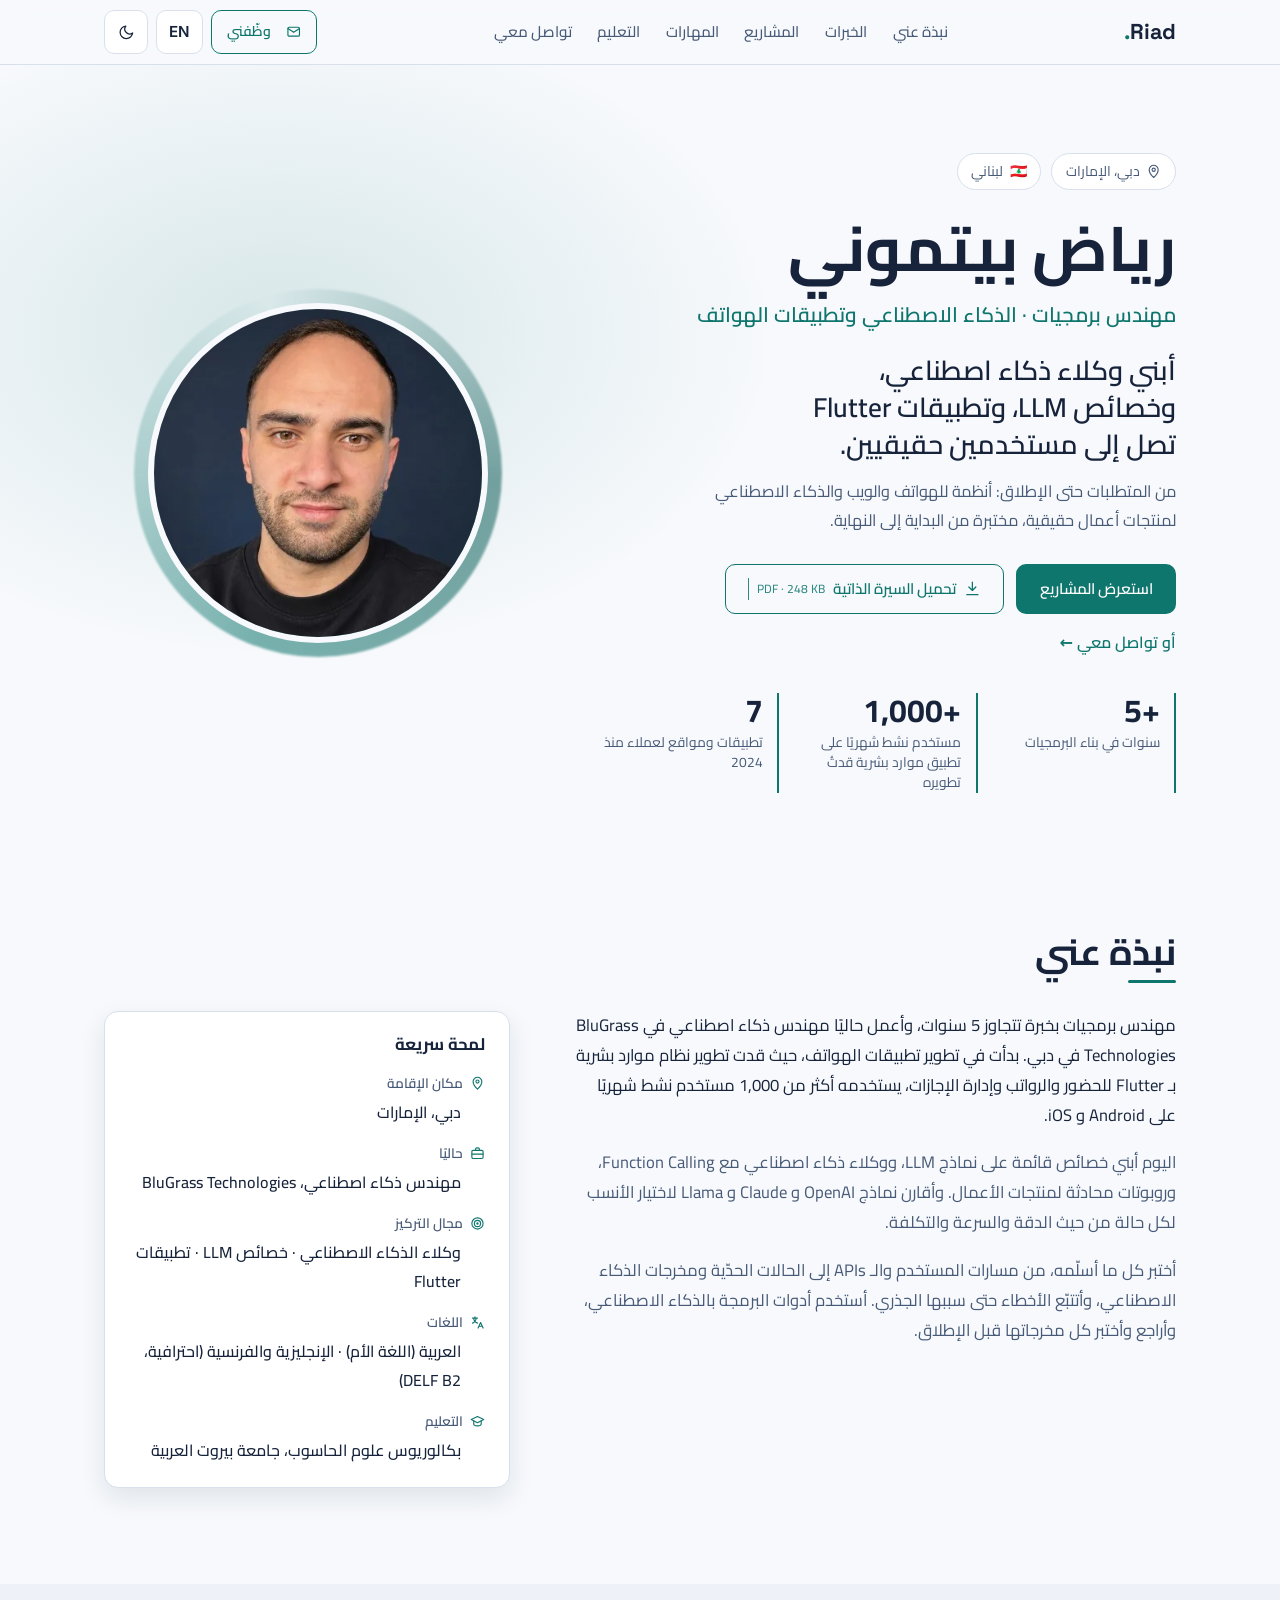
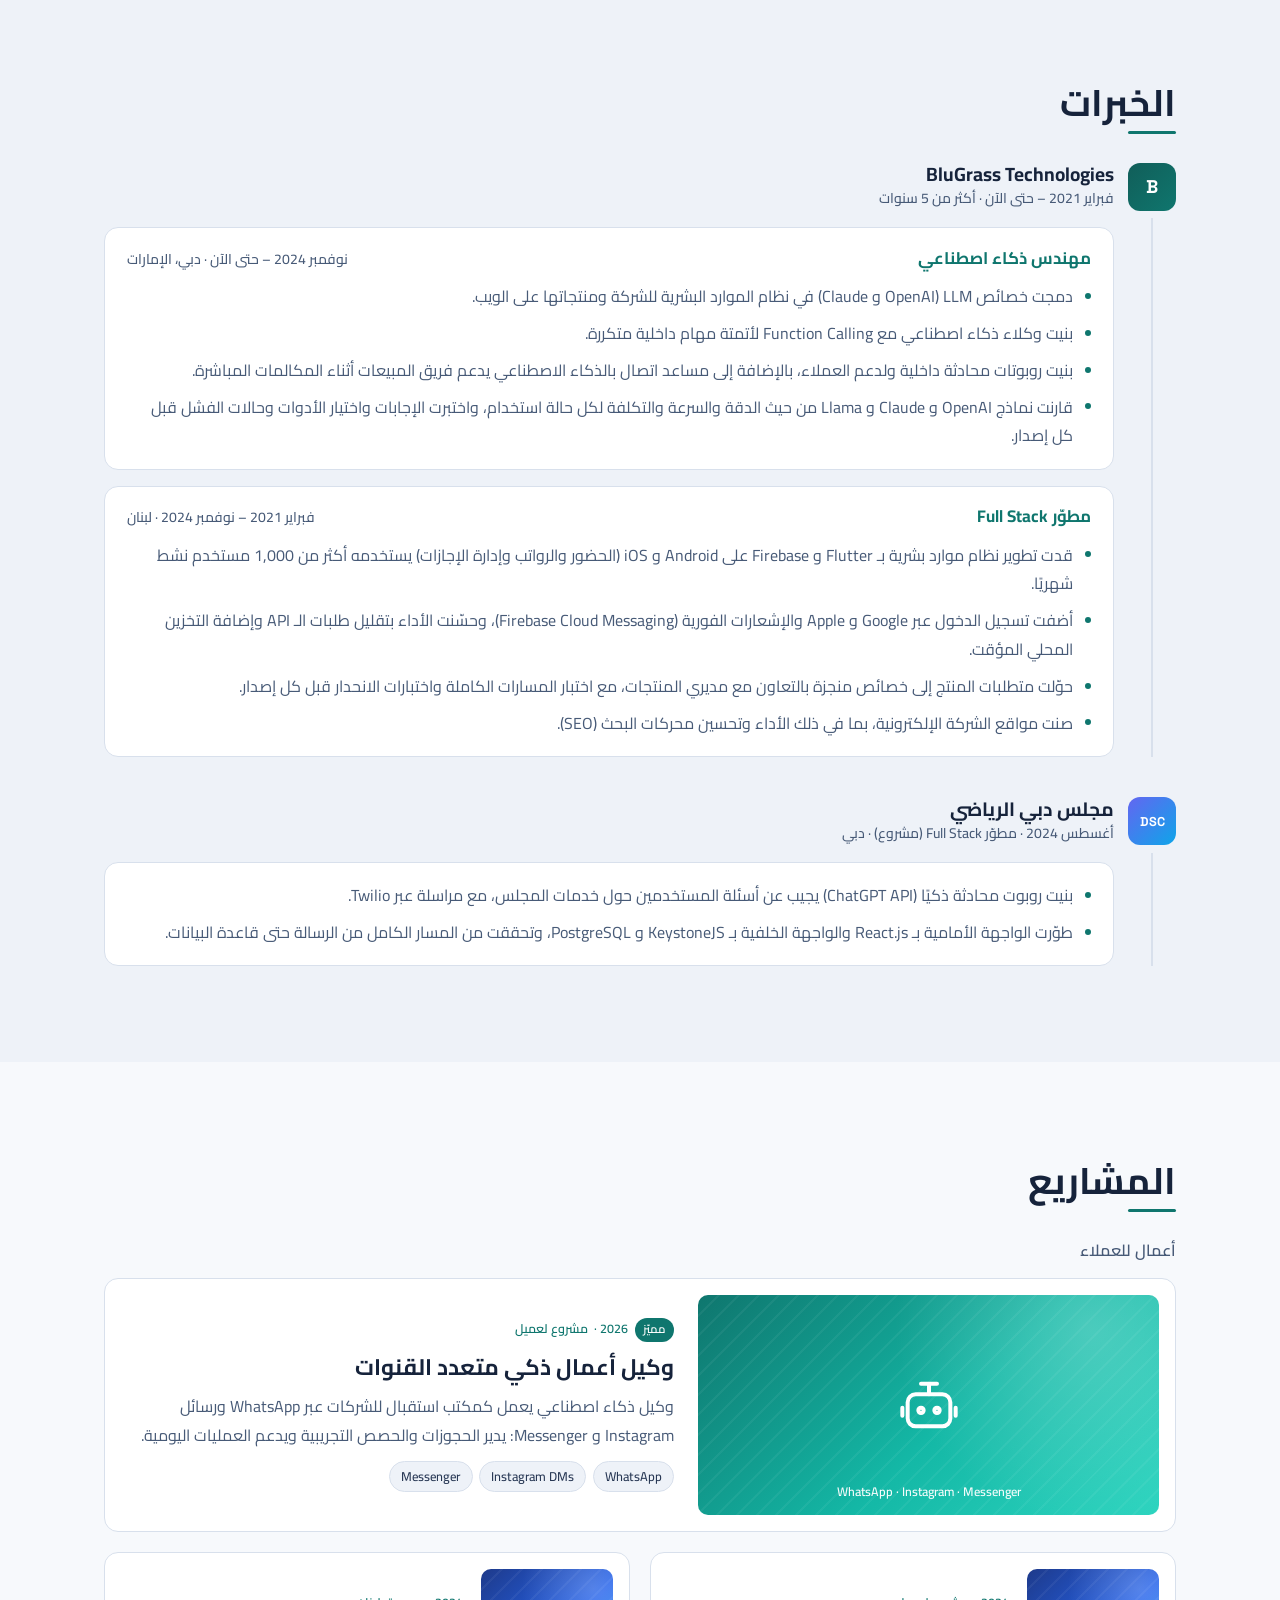
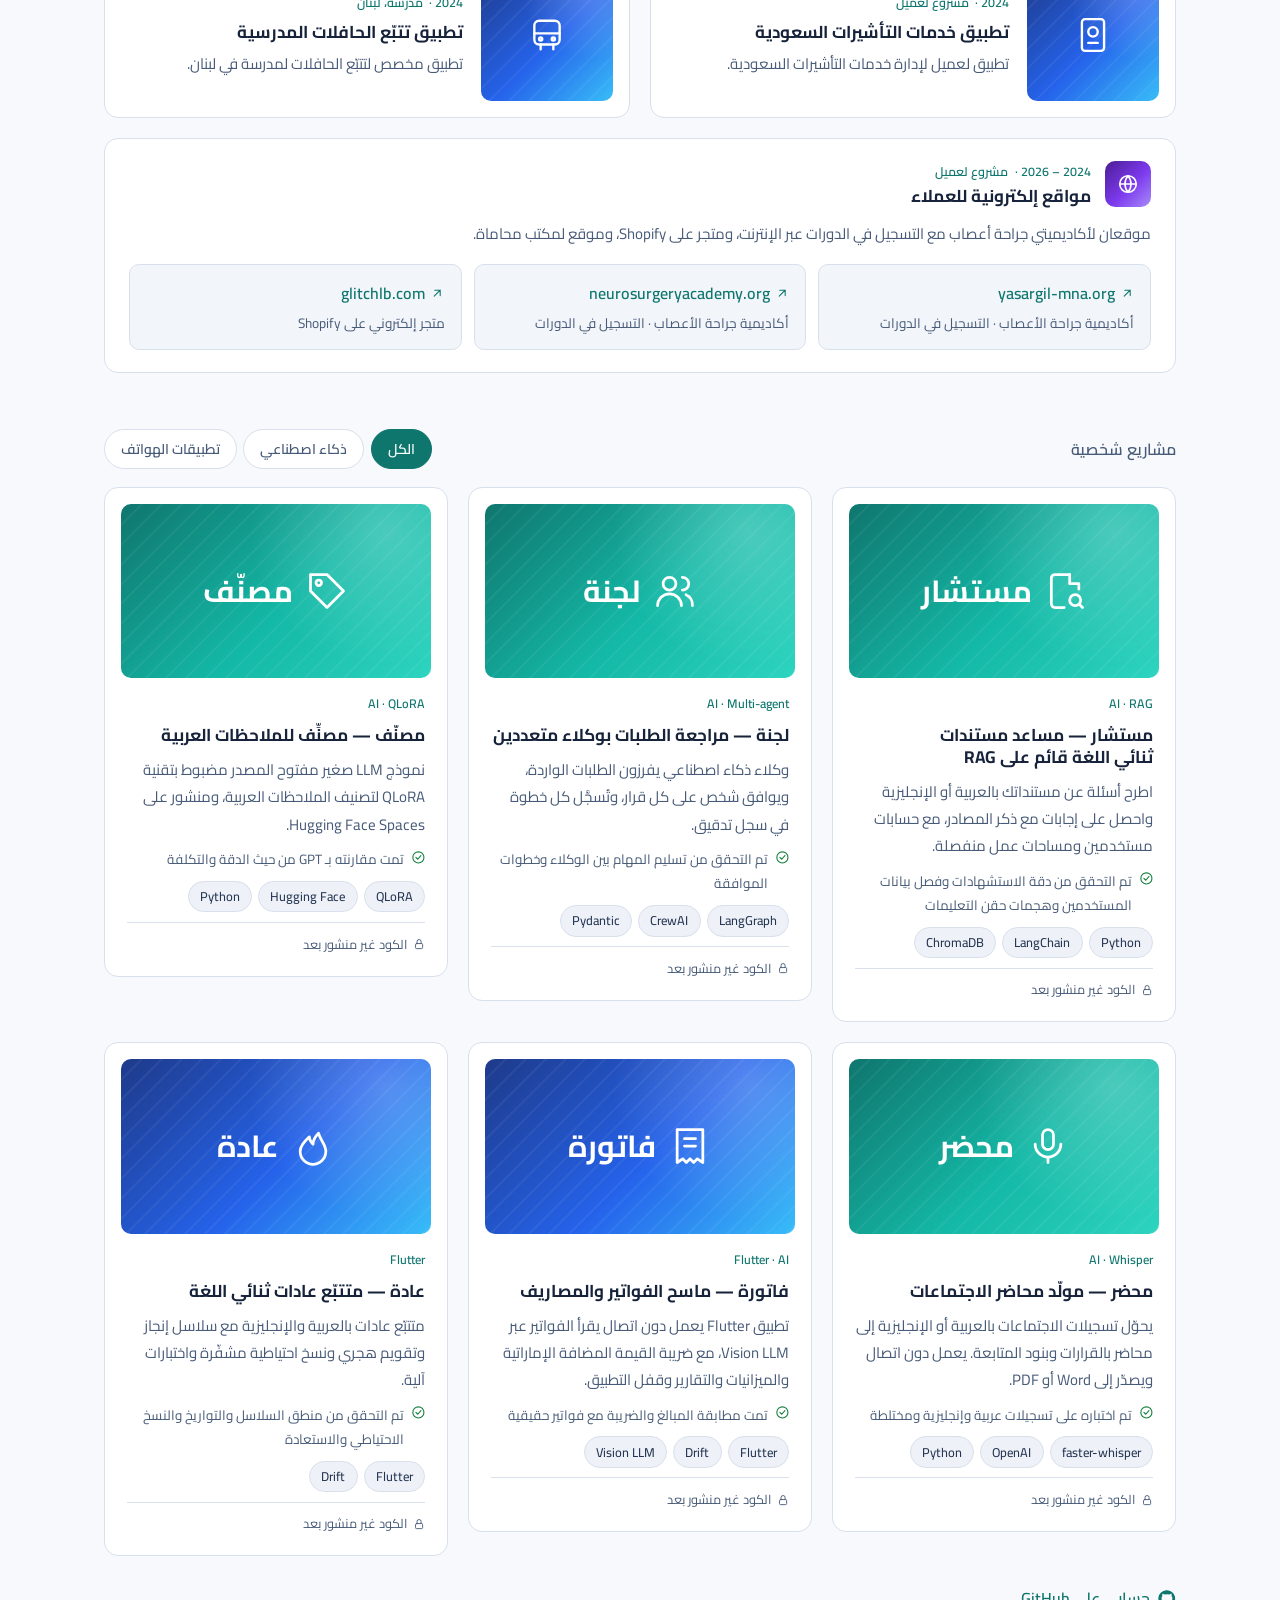
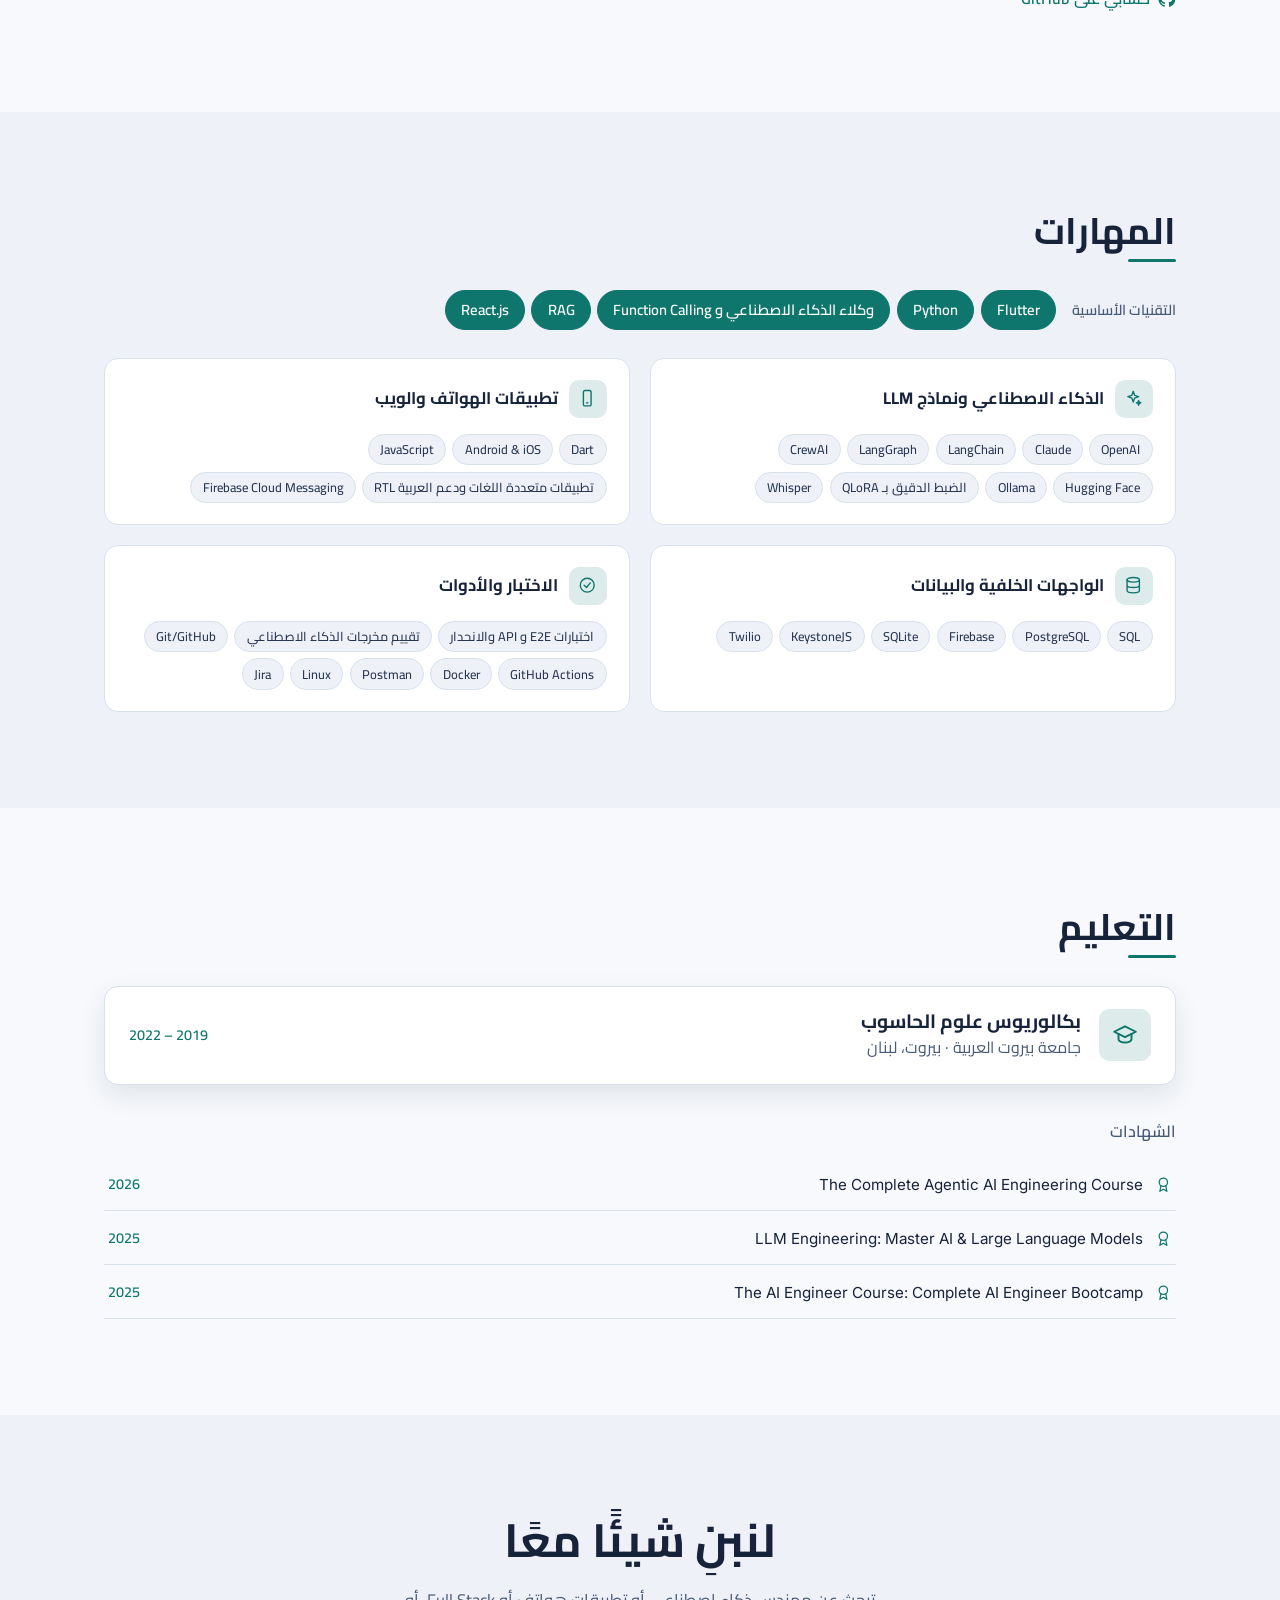
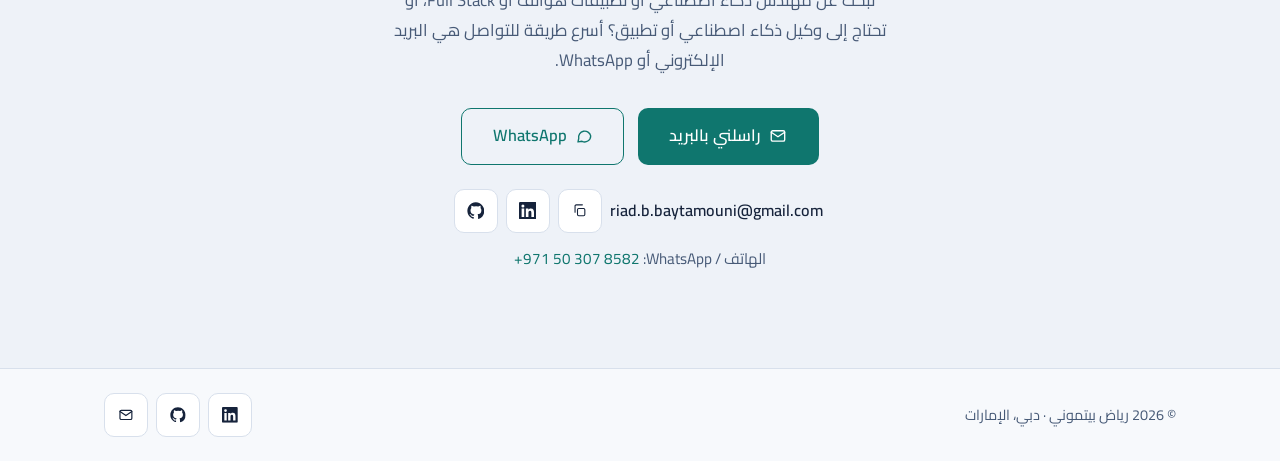
==== commit b3a42769: "Portfolio audit round 2: client work layout, AR hero, proof labels Client work: compact visa/bus car" ====
--- a/ar/index.html
+++ b/ar/index.html
@@ -97,6 +97,7 @@
   <symbol id="i-mail" viewBox="0 0 24 24"><rect x="3" y="5" width="18" height="14" rx="2"/><path d="m3 7 9 6 9-6"/></symbol>
   <symbol id="i-chat" viewBox="0 0 24 24"><path d="M21 12a8 8 0 0 1-11.6 7.1L4 20l1-4.6A8 8 0 1 1 21 12Z"/></symbol>
   <symbol id="i-copy" viewBox="0 0 24 24"><rect x="9" y="9" width="12" height="12" rx="2"/><path d="M5 15V5a2 2 0 0 1 2-2h10"/></symbol>
+  <symbol id="i-lock" viewBox="0 0 24 24"><rect x="5" y="11" width="14" height="10" rx="2"/><path d="M8 11V7a4 4 0 0 1 8 0v4"/></symbol>
   <symbol id="i-ext" viewBox="0 0 24 24"><path d="M7 17 17 7M8 7h9v9"/></symbol>
   <symbol id="i-github" viewBox="0 0 24 24"><path fill="currentColor" stroke="none" d="M12 .5C5.7.5.5 5.7.5 12c0 5.1 3.3 9.4 7.9 10.9.6.1.8-.3.8-.6v-2c-3.2.7-3.9-1.5-3.9-1.5-.5-1.3-1.3-1.7-1.3-1.7-1-.7.1-.7.1-.7 1.2.1 1.8 1.2 1.8 1.2 1 1.8 2.8 1.3 3.5 1 .1-.8.4-1.3.7-1.6-2.6-.3-5.3-1.3-5.3-5.7 0-1.3.5-2.3 1.2-3.1-.1-.3-.5-1.5.1-3.2 0 0 1-.3 3.3 1.2a11.5 11.5 0 0 1 6 0C17.3 4.7 18.3 5 18.3 5c.6 1.7.2 2.9.1 3.2.8.8 1.2 1.8 1.2 3.1 0 4.4-2.7 5.4-5.3 5.7.4.4.8 1.1.8 2.2v3.3c0 .3.2.7.8.6A11.5 11.5 0 0 0 23.5 12C23.5 5.7 18.3.5 12 .5Z"/></symbol>
   <symbol id="i-linkedin" viewBox="0 0 24 24"><path fill="currentColor" stroke="none" d="M20.45 20.45h-3.56v-5.57c0-1.33-.02-3.04-1.85-3.04-1.85 0-2.14 1.45-2.14 2.94v5.67H9.35V9h3.41v1.56h.05c.48-.9 1.64-1.85 3.37-1.85 3.6 0 4.27 2.37 4.27 5.46v6.28ZM5.34 7.43a2.06 2.06 0 1 1 0-4.13 2.06 2.06 0 0 1 0 4.13ZM7.12 20.45H3.56V9h3.56v11.45ZM22.22 0H1.77C.79 0 0 .77 0 1.73v20.54C0 23.23.79 24 1.77 24h20.45c.98 0 1.78-.77 1.78-1.73V1.73C24 .77 23.2 0 22.22 0Z"/></symbol>
@@ -118,7 +119,7 @@
       <li class="nav-cv-mobile"><a href="../cv.pdf" download="Riad_Baytamouni_CV.pdf" data-i18n="nav.cv">تحميل السيرة الذاتية</a></li>
     </ul>
     <div class="nav-actions">
-      <a href="../cv.pdf" download="Riad_Baytamouni_CV.pdf" class="btn btn-sm btn-outline nav-cv"><svg class="icon" aria-hidden="true"><use href="#i-download"/></svg><span data-i18n="nav.cv">تحميل السيرة الذاتية</span></a>
+      <a href="#contact" class="btn btn-sm btn-outline nav-cv"><svg class="icon" aria-hidden="true"><use href="#i-mail"/></svg><span data-i18n="nav.hire">وظّفني</span></a>
       <a id="langToggle" class="toggle-btn lang-btn" href="../" hreflang="en" lang="en" aria-label="English version">EN</a>
       <button id="themeToggle" class="toggle-btn icon-btn" type="button" aria-label="Switch to light mode">
         <svg class="icon icon-sun" aria-hidden="true"><use href="#i-sun"/></svg>
@@ -145,13 +146,13 @@
         </p>
         <h1 data-i18n="hero.name">رياض بيتموني</h1>
         <p class="hero-title" data-i18n="hero.title">مهندس برمجيات · الذكاء الاصطناعي وتطبيقات الهواتف</p>
-        <p class="hero-lead" data-i18n="hero.lead">أبني وكلاء ذكاء اصطناعي وخصائص LLM وتطبيقات Flutter تصل إلى مستخدمين حقيقيين.</p>
+        <p class="hero-lead" data-i18n="hero.lead">أبني وكلاء ذكاء اصطناعي، وخصائص <bdi>LLM</bdi>، وتطبيقات <bdi>Flutter</bdi> تصل إلى مستخدمين حقيقيين.</p>
         <p class="hero-sub" data-i18n="hero.sub">من المتطلبات حتى الإطلاق: أنظمة للهواتف والويب والذكاء الاصطناعي لمنتجات أعمال حقيقية، مختبرة من البداية إلى النهاية.</p>
         <div class="hero-cta">
           <a href="#projects" class="btn btn-primary" data-i18n="hero.viewProjects">استعرض المشاريع</a>
           <a href="../cv.pdf" class="btn btn-outline" download="Riad_Baytamouni_CV.pdf"><svg class="icon" aria-hidden="true"><use href="#i-download"/></svg><span data-i18n="hero.downloadCV">تحميل السيرة الذاتية</span><span class="btn-hint" dir="ltr" data-i18n="hero.cvHint">PDF · 248 KB</span></a>
-          <a href="#contact" class="btn btn-ghost" data-i18n="hero.contact">تواصل معي</a>
-        </div>
+        </div>
+        <p class="hero-contact"><a href="#contact" data-i18n="hero.contact">أو تواصل معي ←</a></p>
         <!-- TODO(Riad): swap/add stats with confirmed numbers (agents/chatbots shipped to production, hours saved…). -->
         <dl class="stats">
           <div class="stat"><dt><span dir="ltr">5+</span></dt><dd data-i18n="stats.years">سنوات في بناء البرمجيات</dd></div>
@@ -269,33 +270,40 @@
           </div>
         </article>
 
-        <!-- TODO(Riad): platform, stack, your role, client type, result. -->
-        <article class="card reveal">
+        <!-- TODO(Riad): platform (Android/iOS/web), stack, your role, 2–3 key features, one result line. -->
+        <article class="card card-compact reveal">
           <div class="thumb thumb-mobile" aria-hidden="true"><svg class="icon"><use href="#i-passport"/></svg></div>
-          <p class="card-meta">2024 · <span data-i18n="proj.client">مشروع لعميل</span></p>
-          <h4 data-i18n="work.2.name">تطبيق خدمات التأشيرات السعودية</h4>
-          <p data-i18n="work.2.desc">تطبيق لعميل لإدارة خدمات التأشيرات السعودية.</p>
-        </article>
-
-        <!-- TODO(Riad): platform, stack, features (live GPS? parent notifications?), users. -->
-        <article class="card reveal">
+          <div class="card-body">
+            <p class="card-meta">2024 · <span data-i18n="proj.client">مشروع لعميل</span></p>
+            <h4 data-i18n="work.2.name">تطبيق خدمات التأشيرات السعودية</h4>
+            <p data-i18n="work.2.desc">تطبيق لعميل لإدارة خدمات التأشيرات السعودية.</p>
+          </div>
+        </article>
+
+        <!-- TODO(Riad): platform, stack, features (live GPS? parent notifications? driver app?), users. -->
+        <article class="card card-compact reveal">
           <div class="thumb thumb-mobile" aria-hidden="true"><svg class="icon"><use href="#i-bus"/></svg></div>
-          <p class="card-meta">2024 · <span data-i18n="proj.school">مدرسة، لبنان</span></p>
-          <h4 data-i18n="work.3.name">تطبيق تتبّع الحافلات المدرسية</h4>
-          <p data-i18n="work.3.desc">تطبيق مخصص لتتبّع الحافلات لمدرسة في لبنان.</p>
-        </article>
-
-        <article class="card reveal">
-          <div class="thumb thumb-web" aria-hidden="true"><svg class="icon"><use href="#i-globe"/></svg></div>
-          <p class="card-meta">2024 – 2026 · <span data-i18n="proj.4clients">4 مواقع لعملاء</span></p>
-          <h4 data-i18n="work.4.name">مواقع إلكترونية للعملاء</h4>
-          <p data-i18n="work.4.desc">مواقع أكاديميات جراحة الأعصاب مع التسجيل في الدورات عبر الإنترنت، ومتجر على Shopify، وموقع لمكتب محاماة.</p>
-          <ul class="site-list">
-            <li><a href="https://yasargil-mna.org" rel="noopener" target="_blank">yasargil-mna.org<svg class="icon" aria-hidden="true"><use href="#i-ext"/></svg><span class="sr-only" data-i18n="a11y.newTab">(يفتح في علامة تبويب جديدة)</span></a></li>
-            <li><a href="https://neurosurgeryacademy.org" rel="noopener" target="_blank">neurosurgeryacademy.org<svg class="icon" aria-hidden="true"><use href="#i-ext"/></svg><span class="sr-only" data-i18n="a11y.newTab">(يفتح في علامة تبويب جديدة)</span></a></li>
-            <li><a href="https://glitchlb.com" rel="noopener" target="_blank">glitchlb.com<svg class="icon" aria-hidden="true"><use href="#i-ext"/></svg><span class="sr-only" data-i18n="a11y.newTab">(يفتح في علامة تبويب جديدة)</span></a> <span class="muted">· Shopify</span></li>
-            <!-- TODO(Riad): citylawfirm.co's SSL certificate expired (checked 20 Nov 2026). Link it once it's renewed. -->
-            <li><span class="muted">citylawfirm.co</span></li>
+          <div class="card-body">
+            <p class="card-meta">2024 · <span data-i18n="proj.school">مدرسة، لبنان</span></p>
+            <h4 data-i18n="work.3.name">تطبيق تتبّع الحافلات المدرسية</h4>
+            <p data-i18n="work.3.desc">تطبيق مخصص لتتبّع الحافلات لمدرسة في لبنان.</p>
+          </div>
+        </article>
+
+        <article class="card card-wide reveal">
+          <div class="wide-head">
+            <span class="skill-icon wide-icon" aria-hidden="true"><svg class="icon"><use href="#i-globe"/></svg></span>
+            <div>
+              <p class="card-meta">2024 – 2026 · <span data-i18n="proj.client">مشروع لعميل</span></p>
+              <h4 data-i18n="work.4.name">مواقع إلكترونية للعملاء</h4>
+            </div>
+          </div>
+          <p data-i18n="work.4.desc">موقعان لأكاديميتي جراحة أعصاب مع التسجيل في الدورات عبر الإنترنت، ومتجر على Shopify، وموقع لمكتب محاماة.</p>
+          <!-- TODO(Riad): citylawfirm.co is left out because its SSL certificate expired (checked 20 Nov 2026). Add a tile once it's renewed. -->
+          <ul class="site-tiles">
+            <li><a href="https://yasargil-mna.org" rel="noopener" target="_blank"><span class="tile-domain">yasargil-mna.org<svg class="icon" aria-hidden="true"><use href="#i-ext"/></svg></span><span class="tile-desc" data-i18n="site.course">أكاديمية جراحة الأعصاب · التسجيل في الدورات</span><span class="sr-only" data-i18n="a11y.newTab">(يفتح في علامة تبويب جديدة)</span></a></li>
+            <li><a href="https://neurosurgeryacademy.org" rel="noopener" target="_blank"><span class="tile-domain">neurosurgeryacademy.org<svg class="icon" aria-hidden="true"><use href="#i-ext"/></svg></span><span class="tile-desc" data-i18n="site.course">أكاديمية جراحة الأعصاب · التسجيل في الدورات</span><span class="sr-only" data-i18n="a11y.newTab">(يفتح في علامة تبويب جديدة)</span></a></li>
+            <li><a href="https://glitchlb.com" rel="noopener" target="_blank"><span class="tile-domain">glitchlb.com<svg class="icon" aria-hidden="true"><use href="#i-ext"/></svg></span><span class="tile-desc" data-i18n="site.shop">متجر إلكتروني على Shopify</span><span class="sr-only" data-i18n="a11y.newTab">(يفتح في علامة تبويب جديدة)</span></a></li>
           </ul>
         </article>
       </div>
@@ -308,7 +316,9 @@
           <button type="button" class="filter" data-filter="mobile" aria-pressed="false" data-i18n="filter.mobile">تطبيقات الهواتف</button>
         </div>
       </div>
-      <!-- TODO(Riad): GitHub / live demo / Hugging Face URL for each card (no public repos found on 20 Nov 2026). Add them as .card-links. -->
+      <!-- TODO(Riad): GitHub / live demo / Hugging Face URL per card (no public repos or Spaces found on 20 Nov 2026).
+           When a link exists, replace that card's <p class="proof"> with:
+           <div class="card-links"><a href="../URL" rel="noopener" target="_blank" class="proof-link"><svg class="icon" aria-hidden="true"><use href="#i-github"/></svg>GitHub</a></div> -->
       <div class="projects-grid" id="personalGrid">
         <article class="card reveal" data-cat="ai">
           <div class="thumb thumb-ai" aria-hidden="true"><svg class="icon"><use href="#i-search-doc"/></svg><span class="thumb-word" lang="ar">مستشار</span></div>
@@ -317,6 +327,7 @@
           <p data-i18n="proj.1.desc">اطرح أسئلة عن مستنداتك بالعربية أو الإنجليزية واحصل على إجابات مع ذكر المصادر، مع حسابات مستخدمين ومساحات عمل منفصلة.</p>
           <p class="quality"><svg class="icon" aria-hidden="true"><use href="#i-check"/></svg><span data-i18n="proj.1.q">تم التحقق من دقة الاستشهادات وفصل بيانات المستخدمين وهجمات حقن التعليمات</span></p>
           <ul class="chips" aria-label="التقنيات" data-i18n-aria="proj.tech"><li>Python</li><li>LangChain</li><li>ChromaDB</li></ul>
+          <p class="proof"><svg class="icon" aria-hidden="true"><use href="#i-lock"/></svg><span data-i18n="proj.private">الكود غير منشور بعد</span></p>
         </article>
 
         <article class="card reveal" data-cat="ai">
@@ -326,6 +337,7 @@
           <p data-i18n="proj.4.desc">وكلاء ذكاء اصطناعي يفرزون الطلبات الواردة، ويوافق شخص على كل قرار، وتُسجَّل كل خطوة في سجل تدقيق.</p>
           <p class="quality"><svg class="icon" aria-hidden="true"><use href="#i-check"/></svg><span data-i18n="proj.4.q">تم التحقق من تسليم المهام بين الوكلاء وخطوات الموافقة</span></p>
           <ul class="chips" aria-label="التقنيات" data-i18n-aria="proj.tech"><li>LangGraph</li><li>CrewAI</li><li>Pydantic</li></ul>
+          <p class="proof"><svg class="icon" aria-hidden="true"><use href="#i-lock"/></svg><span data-i18n="proj.private">الكود غير منشور بعد</span></p>
         </article>
 
         <!-- TODO(Riad): benchmark result ("X% accuracy vs GPT at Y× lower cost") + Hugging Face Space URL. -->
@@ -336,6 +348,7 @@
           <p data-i18n="proj.3.desc">نموذج LLM صغير مفتوح المصدر مضبوط بتقنية QLoRA لتصنيف الملاحظات العربية، ومنشور على Hugging Face Spaces.</p>
           <p class="quality"><svg class="icon" aria-hidden="true"><use href="#i-check"/></svg><span data-i18n="proj.3.q">تمت مقارنته بـ GPT من حيث الدقة والتكلفة</span></p>
           <ul class="chips" aria-label="التقنيات" data-i18n-aria="proj.tech"><li>QLoRA</li><li>Hugging Face</li><li>Python</li></ul>
+          <p class="proof"><svg class="icon" aria-hidden="true"><use href="#i-lock"/></svg><span data-i18n="proj.private">الكود غير منشور بعد</span></p>
         </article>
 
         <article class="card reveal" data-cat="ai">
@@ -345,6 +358,7 @@
           <p data-i18n="proj.5.desc">يحوّل تسجيلات الاجتماعات بالعربية أو الإنجليزية إلى محاضر بالقرارات وبنود المتابعة. يعمل دون اتصال ويصدّر إلى Word أو PDF.</p>
           <p class="quality"><svg class="icon" aria-hidden="true"><use href="#i-check"/></svg><span data-i18n="proj.5.q">تم اختباره على تسجيلات عربية وإنجليزية ومختلطة</span></p>
           <ul class="chips" aria-label="التقنيات" data-i18n-aria="proj.tech"><li>faster-whisper</li><li>OpenAI</li><li>Python</li></ul>
+          <p class="proof"><svg class="icon" aria-hidden="true"><use href="#i-lock"/></svg><span data-i18n="proj.private">الكود غير منشور بعد</span></p>
         </article>
 
         <article class="card reveal" data-cat="mobile ai">
@@ -354,6 +368,7 @@
           <p data-i18n="proj.6.desc">تطبيق Flutter يعمل دون اتصال يقرأ الفواتير عبر Vision LLM، مع ضريبة القيمة المضافة الإماراتية والميزانيات والتقارير وقفل التطبيق.</p>
           <p class="quality"><svg class="icon" aria-hidden="true"><use href="#i-check"/></svg><span data-i18n="proj.6.q">تمت مطابقة المبالغ والضريبة مع فواتير حقيقية</span></p>
           <ul class="chips" aria-label="التقنيات" data-i18n-aria="proj.tech"><li>Flutter</li><li>Drift</li><li>Vision LLM</li></ul>
+          <p class="proof"><svg class="icon" aria-hidden="true"><use href="#i-lock"/></svg><span data-i18n="proj.private">الكود غير منشور بعد</span></p>
         </article>
 
         <article class="card reveal" data-cat="mobile">
@@ -363,6 +378,7 @@
           <p data-i18n="proj.7.desc">متتبّع عادات بالعربية والإنجليزية مع سلاسل إنجاز وتقويم هجري ونسخ احتياطية مشفّرة واختبارات آلية.</p>
           <p class="quality"><svg class="icon" aria-hidden="true"><use href="#i-check"/></svg><span data-i18n="proj.7.q">تم التحقق من منطق السلاسل والتواريخ والنسخ الاحتياطي والاستعادة</span></p>
           <ul class="chips" aria-label="التقنيات" data-i18n-aria="proj.tech"><li>Flutter</li><li>Drift</li></ul>
+          <p class="proof"><svg class="icon" aria-hidden="true"><use href="#i-lock"/></svg><span data-i18n="proj.private">الكود غير منشور بعد</span></p>
         </article>
       </div>
       <p class="more-link reveal"><a href="https://github.com/riadbaytamouni" rel="noopener" target="_blank"><svg class="icon" aria-hidden="true"><use href="#i-github"/></svg><span data-i18n="proj.more">حسابي على GitHub</span><span class="sr-only" data-i18n="a11y.newTab">(يفتح في علامة تبويب جديدة)</span></a></p>
--- a/style.css
+++ b/style.css
@@ -828,3 +828,56 @@
   .js .reveal { opacity: 1 !important; transform: none !important; transition: none !important; }
   *, *::before, *::after { animation: none !important; transition-duration: 0.01ms !important; }
 }
+
+/* ============ Round 2 ============ */
+:root { --section-pad: clamp(56px, 8vw, 96px); }
+.hero-lead, .section-title, .cta-title, .card h4 { text-wrap: balance; }
+.hero-cta .btn { min-width: max-content; }
+.hero-contact { margin-top: 0.9rem; font-weight: 600; }
+.more-link { margin-bottom: 0; }
+
+.work-grid { grid-template-columns: repeat(2, minmax(0, 1fr)); }
+@media (max-width: 620px) { .work-grid { grid-template-columns: 1fr; } }
+.card-wide { grid-column: 1 / -1; padding: 1.4rem 1.5rem; gap: 0.8rem; }
+.card-wide > * { margin-inline: 0 !important; }
+.wide-head { display: flex; align-items: center; gap: 0.9rem; }
+.wide-head h4 { margin-top: 0.15rem; }
+.wide-icon { width: 46px; height: 46px; color: #fff; background: linear-gradient(135deg, #4c1d95, #7c3aed 55%, #a78bfa); }
+.wide-icon .icon { width: 22px; height: 22px; }
+
+.site-tiles { list-style: none; display: grid; grid-template-columns: repeat(auto-fit, minmax(220px, 1fr)); gap: 0.75rem; margin-top: 0.25rem; }
+.site-tiles a {
+  display: flex;
+  flex-direction: column;
+  gap: 0.2rem;
+  height: 100%;
+  padding: 0.85rem 1rem;
+  border: 1px solid var(--border);
+  border-radius: 10px;
+  background: var(--surface-2);
+  transition: border-color 0.2s, transform 0.2s;
+}
+.site-tiles a:hover { border-color: var(--accent); text-decoration: none; transform: translateY(-2px); }
+.tile-domain { display: inline-flex; align-items: center; gap: 0.3rem; font-weight: 600; direction: ltr; justify-content: flex-start; }
+html[dir="rtl"] .tile-domain { justify-content: flex-end; }
+.tile-domain .icon { width: 0.9em; height: 0.9em; }
+.tile-desc { color: var(--text-muted); font-size: 0.85rem; }
+
+.proof {
+  display: flex;
+  align-items: center;
+  gap: 0.4rem;
+  font-size: 0.8rem !important;
+  padding-top: 0.6rem;
+  border-top: 1px solid var(--border);
+}
+.proof .icon { width: 0.95em; height: 0.95em; }
+.card-links { display: flex; gap: 0.5rem; flex-wrap: wrap; padding-top: 0.6rem; border-top: 1px solid var(--border); }
+.proof-link { display: inline-flex; align-items: center; gap: 0.35rem; font-size: 0.85rem; font-weight: 600; }
+
+.card-compact { display: grid; grid-template-columns: 132px minmax(0, 1fr); gap: 1.1rem; align-items: center; padding: 1rem; }
+.card-compact > * { margin-inline: 0 !important; }
+.card-compact .thumb { margin: 0; aspect-ratio: 1; }
+.card-compact .thumb .icon { width: 38px; height: 38px; }
+.card-compact .card-body { display: flex; flex-direction: column; gap: 0.45rem; }
+@media (max-width: 420px) { .card-compact { grid-template-columns: 88px minmax(0, 1fr); } }
